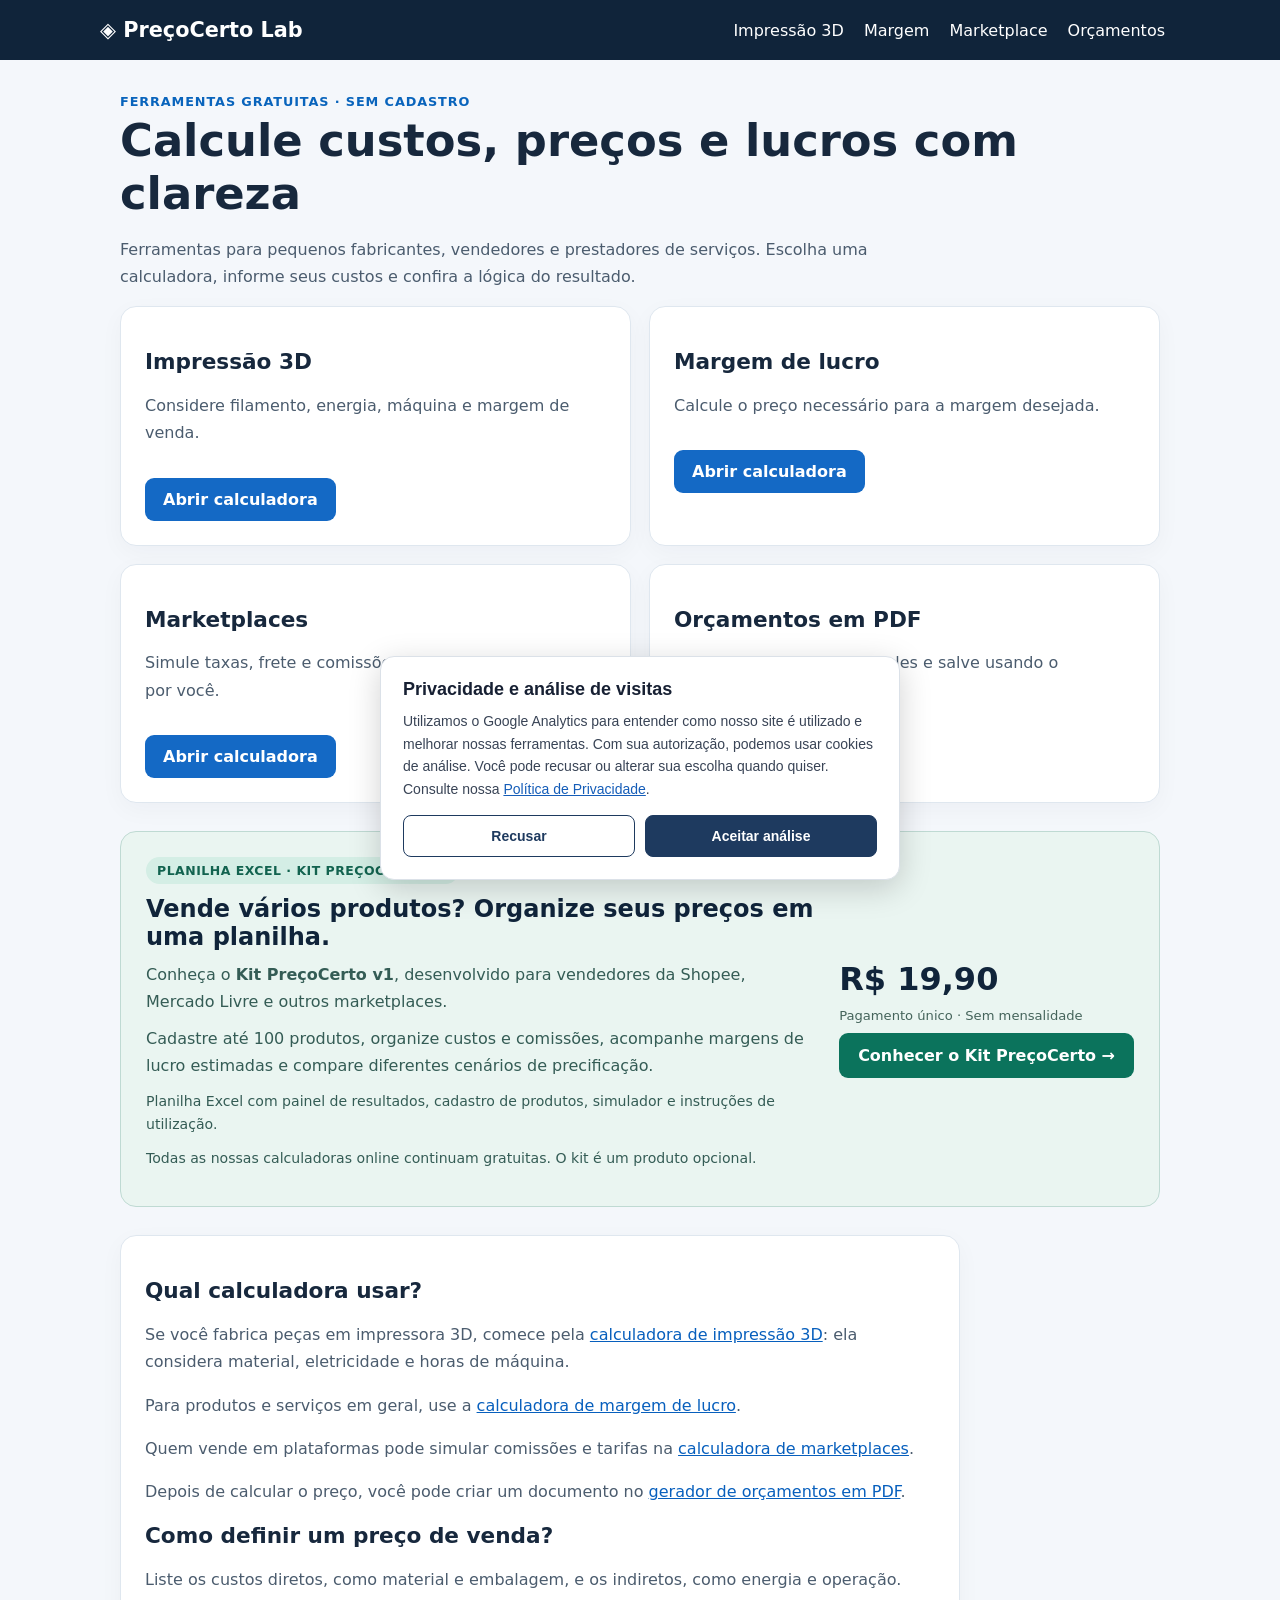
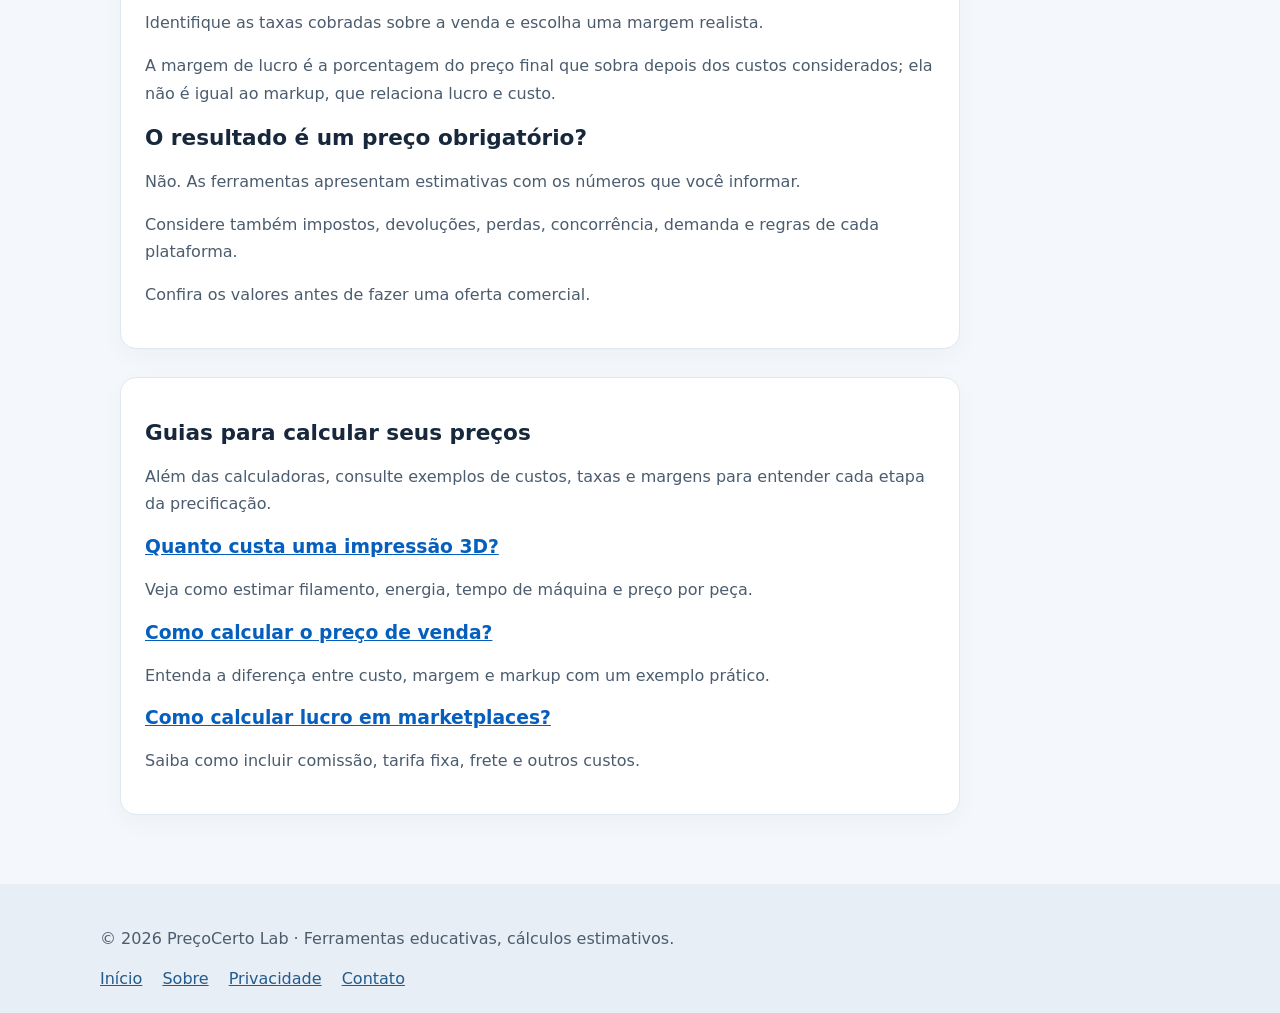
==== index.html @ 3405aa7e "Update index.html" ====
<!DOCTYPE html>
<html lang="pt-BR">
<head>
  <meta charset="utf-8">
  <meta name="viewport" content="width=device-width, initial-scale=1">

  <title>Calculadoras de preço de venda, lucro e impressão 3D | PreçoCerto Lab</title>

  <meta name="description" content="Use calculadoras gratuitas para estimar preço de venda, margem de lucro, custos de impressão 3D e orçamentos em PDF.">

  <meta name="robots" content="index,follow">
  <meta name="theme-color" content="#10243a">

  <link rel="canonical" href="https://matheusizidoro19-arch.github.io/precocerto-lab/">
  <link rel="stylesheet" href="style.css">

  <meta property="og:type" content="website">
  <meta property="og:site_name" content="PreçoCerto Lab">
  <meta property="og:locale" content="pt_BR">
  <meta property="og:title" content="Calculadoras de preço de venda, lucro e impressão 3D | PreçoCerto Lab">
  <meta property="og:description" content="Use calculadoras gratuitas para estimar preço de venda, margem de lucro, custos de impressão 3D e orçamentos em PDF.">
  <meta property="og:url" content="https://matheusizidoro19-arch.github.io/precocerto-lab/">
  <meta property="og:image" content="https://matheusizidoro19-arch.github.io/precocerto-lab/assets/og-preco-certo.png">
  <meta property="og:image:width" content="1200">
  <meta property="og:image:height" content="630">

  <meta name="twitter:card" content="summary_large_image">

  <style>
    .home-kit {
      display: grid;
      grid-template-columns: 1fr auto;
      align-items: center;
      gap: 25px;
      margin: 28px 0;
      padding: 25px;
      background: #eaf5f1;
      border: 1px solid #bfdad3;
      border-radius: 16px;
    }

    .home-kit-tag {
      display: inline-block;
      padding: 6px 11px;
      border-radius: 999px;
      background: #d4eee5;
      color: #12634f;
      font-size: 0.78rem;
      font-weight: 800;
      letter-spacing: 0.04em;
      margin-bottom: 11px;
    }

    .home-kit h2 {
      margin: 0 0 10px;
      color: #10243a;
      font-size: 1.5rem;
    }

    .home-kit p {
      margin: 0 0 10px;
      color: #345c55;
      line-height: 1.7;
    }

    .home-kit-details {
      font-size: 0.88rem;
    }

    .home-kit-action {
      display: flex;
      flex-direction: column;
      align-items: flex-start;
      gap: 10px;
      min-width: 215px;
    }

    .home-kit-price {
      color: #10243a;
      font-size: 2rem;
      font-weight: 850;
      line-height: 1.2;
    }

    .home-kit-payment {
      font-size: 0.82rem;
      color: #45645b;
    }

    .home-kit-button {
      display: inline-block;
      background: #0b735c;
      color: #ffffff;
      padding: 13px 19px;
      border-radius: 9px;
      text-decoration: none;
      font-weight: 750;
      text-align: center;
    }

    .home-kit-button:hover,
    .home-kit-button:focus-visible {
      background: #075843;
      color: #ffffff;
    }

    @media (max-width: 760px) {
      .home-kit {
        grid-template-columns: 1fr;
        padding: 20px;
        gap: 15px;
      }

      .home-kit-action {
        align-items: stretch;
        min-width: 0;
      }

      .home-kit-price {
        font-size: 1.8rem;
      }
    }

    @media print {
      .home-kit {
        display: none;
      }
    }
  </style>
</head>

<body>

<header>
  <nav aria-label="Navegação principal">
    <a class="brand" href="index.html">◈ PreçoCerto Lab</a>

    <div>
      <a href="impressao-3d.html">Impressão 3D</a>
      <a href="margem-lucro.html">Margem</a>
      <a href="marketplace.html">Marketplace</a>
      <a href="orcamento.html">Orçamentos</a>
    </div>
  </nav>
</header>

<main>

  <div class="eyebrow">Ferramentas gratuitas · Sem cadastro</div>

  <h1>Calcule custos, preços e lucros com clareza</h1>

  <p class="lead">
    Ferramentas para pequenos fabricantes, vendedores e prestadores de serviços.
    Escolha uma calculadora, informe seus custos e confira a lógica do resultado.
  </p>

  <section class="cards" aria-label="Ferramentas gratuitas">

    <article class="panel">
      <h2>Impressão 3D</h2>

      <p>
        Considere filamento, energia, máquina e margem de venda.
      </p>

      <a class="button" href="impressao-3d.html">
        Abrir calculadora
      </a>
    </article>

    <article class="panel">
      <h2>Margem de lucro</h2>

      <p>
        Calcule o preço necessário para a margem desejada.
      </p>

      <a class="button" href="margem-lucro.html">
        Abrir calculadora
      </a>
    </article>

    <article class="panel">
      <h2>Marketplaces</h2>

      <p>
        Simule taxas, frete e comissões com valores informados por você.
      </p>

      <a class="button" href="marketplace.html">
        Abrir calculadora
      </a>
    </article>

    <article class="panel">
      <h2>Orçamentos em PDF</h2>

      <p>
        Prepare uma proposta simples e salve usando o navegador.
      </p>

      <a class="button" href="orcamento.html">
        Criar orçamento
      </a>
    </article>

  </section>

  <section class="home-kit" aria-labelledby="home-kit-title">

    <div>

      <span class="home-kit-tag">
        PLANILHA EXCEL · KIT PREÇOCERTO V1
      </span>

      <h2 id="home-kit-title">
        Vende vários produtos? Organize seus preços em uma planilha.
      </h2>

      <p>
        Conheça o <strong>Kit PreçoCerto v1</strong>, desenvolvido para vendedores da Shopee, Mercado Livre e outros marketplaces.
      </p>

      <p>
        Cadastre até 100 produtos, organize custos e comissões, acompanhe margens de lucro estimadas e compare diferentes cenários de precificação.
      </p>

      <p class="home-kit-details">
        Planilha Excel com painel de resultados, cadastro de produtos, simulador e instruções de utilização.
      </p>

      <p class="home-kit-details">
        Todas as nossas calculadoras online continuam gratuitas. O kit é um produto opcional.
      </p>

    </div>

    <div class="home-kit-action">

      <span class="home-kit-price">
        R$ 19,90
      </span>

      <span class="home-kit-payment">
        Pagamento único · Sem mensalidade
      </span>

      <a
        id="home-kit-link"
        class="home-kit-button"
        href="kit-precificacao.html"
      >
        Conhecer o Kit PreçoCerto →
      </a>

    </div>

  </section>

  <section class="panel article">

    <h2>Qual calculadora usar?</h2>

    <p>
      Se você fabrica peças em impressora 3D, comece pela
      <a href="impressao-3d.html">calculadora de impressão 3D</a>:
      ela considera material, eletricidade e horas de máquina.
    </p>

    <p>
      Para produtos e serviços em geral, use a
      <a href="margem-lucro.html">calculadora de margem de lucro</a>.
    </p>

    <p>
      Quem vende em plataformas pode simular comissões e tarifas na
      <a href="marketplace.html">calculadora de marketplaces</a>.
    </p>

    <p>
      Depois de calcular o preço, você pode criar um documento no
      <a href="orcamento.html">gerador de orçamentos em PDF</a>.
    </p>

    <h2>Como definir um preço de venda?</h2>

    <p>
      Liste os custos diretos, como material e embalagem, e os indiretos,
      como energia e operação.
    </p>

    <p>
      Identifique as taxas cobradas sobre a venda e escolha uma margem
      realista.
    </p>

    <p>
      A margem de lucro é a porcentagem do preço final que sobra depois
      dos custos considerados; ela não é igual ao markup, que relaciona
      lucro e custo.
    </p>

    <h2>O resultado é um preço obrigatório?</h2>

    <p>
      Não. As ferramentas apresentam estimativas com os números que
      você informar.
    </p>

    <p>
      Considere também impostos, devoluções, perdas, concorrência,
      demanda e regras de cada plataforma.
    </p>

    <p>
      Confira os valores antes de fazer uma oferta comercial.
    </p>

  </section>

  <section class="panel article">

    <h2>Guias para calcular seus preços</h2>

    <p>
      Além das calculadoras, consulte exemplos de custos, taxas e margens
      para entender cada etapa da precificação.
    </p>

    <h3>
      <a href="quanto-custa-impressao-3d.html">
        Quanto custa uma impressão 3D?
      </a>
    </h3>

    <p>
      Veja como estimar filamento, energia, tempo de máquina e preço por peça.
    </p>

    <h3>
      <a href="como-calcular-preco-venda.html">
        Como calcular o preço de venda?
      </a>
    </h3>

    <p>
      Entenda a diferença entre custo, margem e markup com um exemplo prático.
    </p>

    <h3>
      <a href="lucro-shopee-mercado-livre.html">
        Como calcular lucro em marketplaces?
      </a>
    </h3>

    <p>
      Saiba como incluir comissão, tarifa fixa, frete e outros custos.
    </p>

  </section>

</main>

<footer>
  <div class="foot">

    <p>
      © 2026 PreçoCerto Lab · Ferramentas educativas, cálculos estimativos.
    </p>

    <a href="index.html">Início</a>
    <a href="sobre.html">Sobre</a>
    <a href="privacidade.html">Privacidade</a>
    <a href="contato.html">Contato</a>

  </div>
</footer>

<script defer src="app.js?v=242"></script>
<script defer src="analytics.js"></script>

<script>
  (() => {
    const kitLink = document.getElementById("home-kit-link");

    if (!kitLink) return;

    kitLink.addEventListener("click", () => {
      try {
        const consentimento = localStorage.getItem(
          "precocerto_analytics_consent"
        );

        if (
          consentimento === "accepted" &&
          typeof window.gtag === "function"
        ) {
          window.gtag("event", "kit_offer_click", {
            origem: "pagina_inicial",
            produto: "kit_precocerto_v1"
          });
        }
      } catch {}
    });
  })();
</script>

</body>
</html>
---- style.css ----
*{box-sizing:border-box}body{margin:0;font:16px system-ui,Segoe UI,sans-serif;background:#f4f7fb;color:#17283d}header{background:#10243a;color:white;padding:18px 22px}nav,main,.foot{max-width:1080px;margin:auto}nav{display:flex;justify-content:space-between;align-items:center;gap:18px;flex-wrap:wrap}nav a{color:white;text-decoration:none;margin-right:15px}nav .brand{font-weight:800;font-size:1.3rem}main{padding:34px 20px}h1{font-size:clamp(2rem,4vw,2.8rem);margin:5px 0 12px}h2{font-size:1.35rem}p{line-height:1.7;color:#4b5c6e}.lead{max-width:800px}.eyebrow{font-size:.8rem;color:#0964bc;font-weight:800;text-transform:uppercase;letter-spacing:.07em}.grid{display:grid;grid-template-columns:1.25fr .9fr;gap:20px;margin:25px 0}.cards{display:grid;grid-template-columns:repeat(2,1fr);gap:18px}.panel{background:white;border:1px solid #dfe7ef;border-radius:16px;padding:24px;box-shadow:0 7px 25px #10243a09}.panel a{color:#075fbd}.fields{display:grid;grid-template-columns:1fr 1fr;gap:15px}label{font-size:.88rem;font-weight:650;display:block}input,textarea{display:block;width:100%;padding:11px;border:1px solid #cbd6e3;border-radius:8px;margin-top:6px;font:inherit}textarea{min-height:80px}input:focus,textarea:focus{outline:2px solid #2478d6}.result{background:#10243a;color:white}.result p{color:#c8d8ea}.amount{font-size:2.5rem;font-weight:800;color:#78e1bf;margin:15px 0}.line{display:flex;justify-content:space-between;gap:15px;border-bottom:1px solid #ffffff2b;padding:11px 0}.line strong{text-align:right}.error{color:#ffb6a8;font-weight:700}.button{display:inline-block;border:0;background:#1469c5;color:white!important;border-radius:9px;padding:12px 18px;font:inherit;font-weight:700;cursor:pointer;text-decoration:none;margin-top:15px}.button:hover{background:#0d4e99}footer{background:#e8eef5;padding:25px 20px;margin-top:35px}footer a{margin-right:15px;color:#245a8c}.article{max-width:840px;margin-top:28px}.small{font-size:.85rem}.hide-print{}@media(max-width:760px){.grid,.cards{grid-template-columns:1fr}.fields{grid-template-columns:1fr}.panel{padding:18px}}@media print{header,footer,.hide-print,.button{display:none!important}body{background:white}.panel{box-shadow:none;border:0}main{padding:0}.grid{display:block}.result{color:black;background:white}.result p,.amount{color:black}.line{border-color:#aaa}input,textarea{border:0;border-bottom:1px solid #aaa}a{color:black}}

.budget-paper{display:none}
@page{size:A4;margin:13mm}
@media print{
 body:has(#budgetPaper) header,body:has(#budgetPaper) footer,body:has(#budgetPaper) main>.eyebrow,body:has(#budgetPaper) main>h1,body:has(#budgetPaper) main>.lead,body:has(#budgetPaper) main>.grid,body:has(#budgetPaper) main>.article{display:none!important}
 body:has(#budgetPaper){background:white!important;color:#17283d!important;font-size:11pt}
 body:has(#budgetPaper) main{padding:0!important;max-width:none!important;margin:0!important}
 body:has(#budgetPaper) .budget-paper{display:block!important;color:#17283d!important;font-family:Arial,sans-serif;line-height:1.45}
 .paper-head{display:flex;justify-content:space-between;align-items:flex-start;border-bottom:2px solid #10243a;padding-bottom:15px;gap:20px}
 .paper-head h2{font-size:26pt;margin:5px 0;color:#10243a}.paper-head p{margin:0;color:#536273;font-size:10pt}
 .paper-kicker,.paper-label{font-size:8pt;font-weight:700;letter-spacing:.08em;color:#50647a}
 .paper-date{text-align:right;font-size:10pt;min-width:110px}.paper-date strong,.paper-date span{display:block}
 .paper-people{display:grid;grid-template-columns:1fr 1fr;gap:25px;margin:24px 0}.paper-people strong{display:block;margin-top:7px;font-size:12pt;overflow-wrap:anywhere}
 .paper-table{border-collapse:collapse;width:100%;table-layout:fixed;margin:12px 0 22px}.paper-table th{background:#e8eef5;color:#10243a;text-align:left;padding:10px 8px;font-size:9pt}.paper-table td{border-bottom:1px solid #ccd5df;padding:12px 8px;overflow-wrap:anywhere}.paper-table th:first-child{width:46%}.paper-table th:not(:first-child){width:18%}
 .paper-totals{width:56%;margin-left:auto}.paper-totals>div{display:flex;justify-content:space-between;gap:10px;padding:7px 0}.paper-grand{border-top:2px solid #10243a;margin-top:6px;font-weight:700;font-size:12pt}.paper-grand strong{font-size:16pt;color:#10243a}
 .paper-notes{margin-top:25px;padding:13px;background:#f3f6fa;border:1px solid #dfe7ef;break-inside:avoid}.paper-notes p{margin:7px 0 0;color:#17283d;white-space:pre-wrap;overflow-wrap:anywhere}
 .paper-bottom{border-top:1px solid #dfe7ef;padding-top:9px;margin-top:24px;font-size:8pt;color:#667789;break-inside:avoid}
 .paper-head,.paper-people,.paper-totals{break-inside:avoid}
}
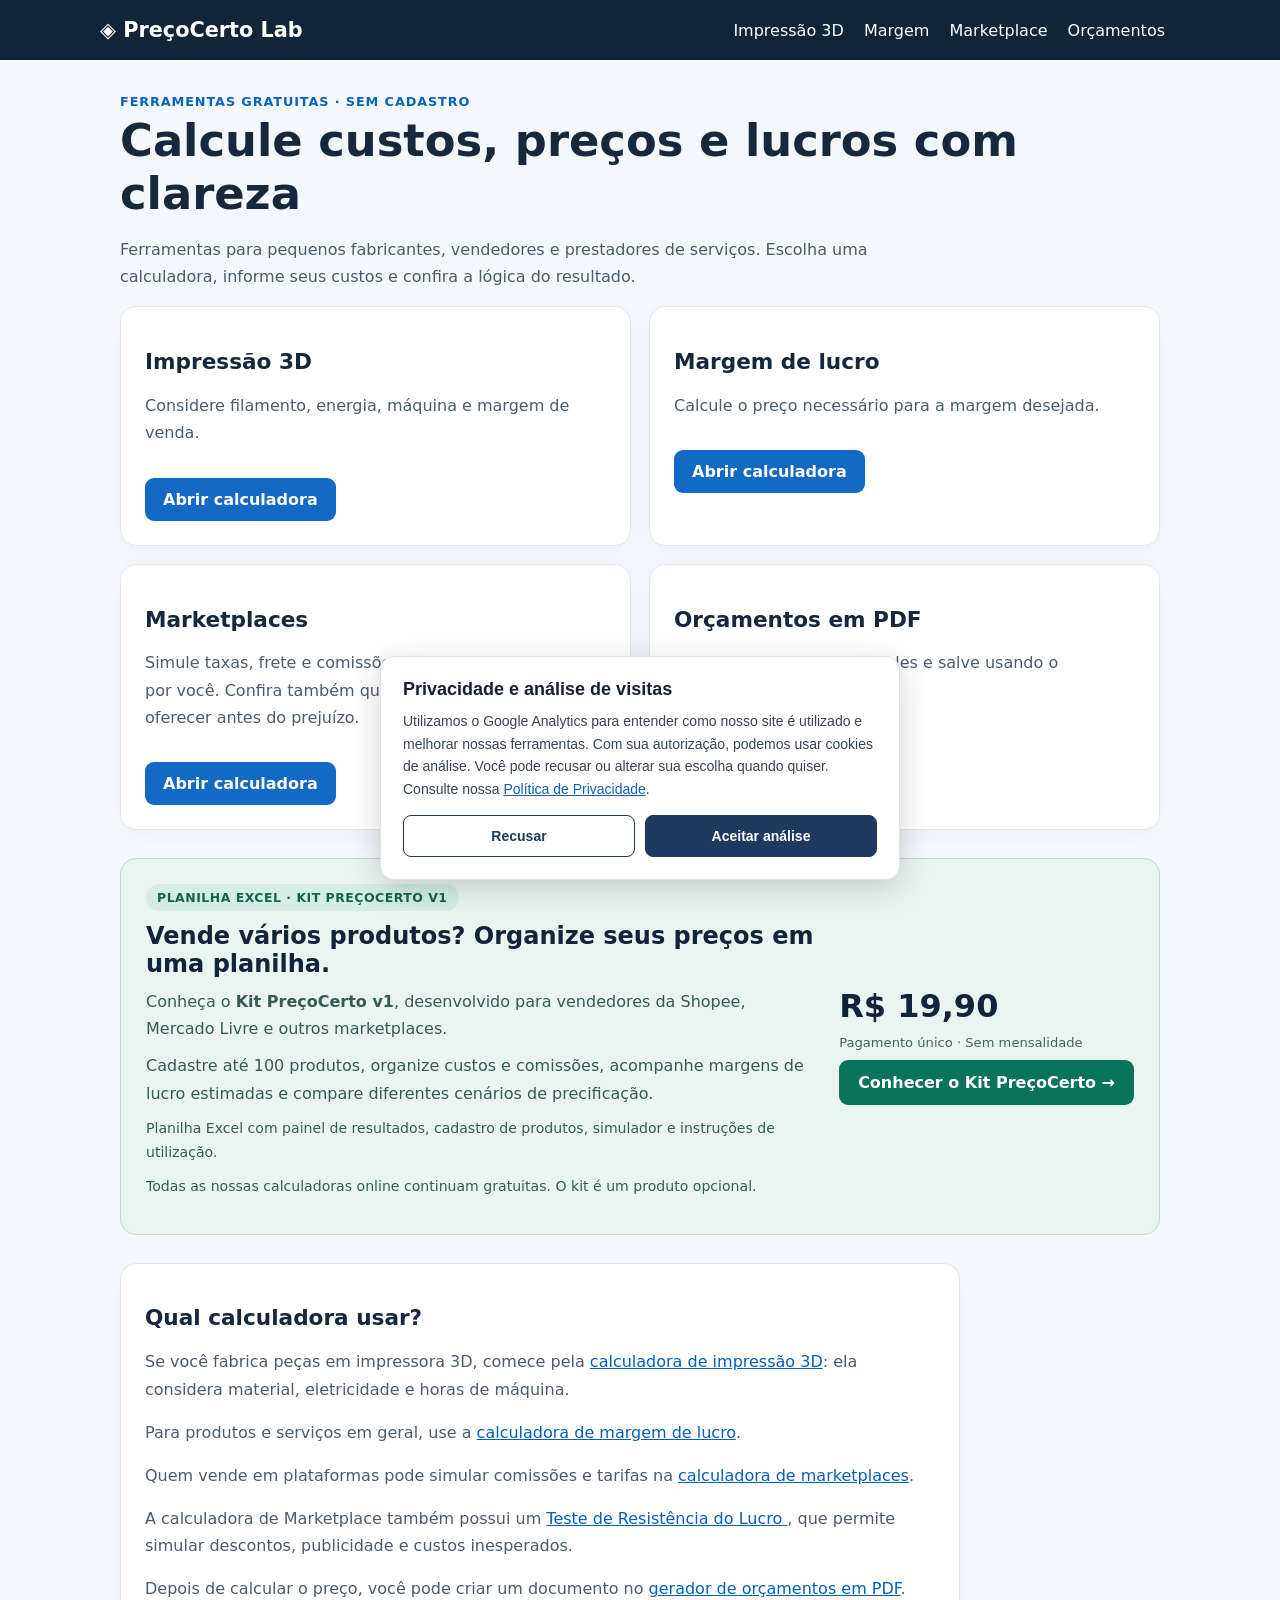
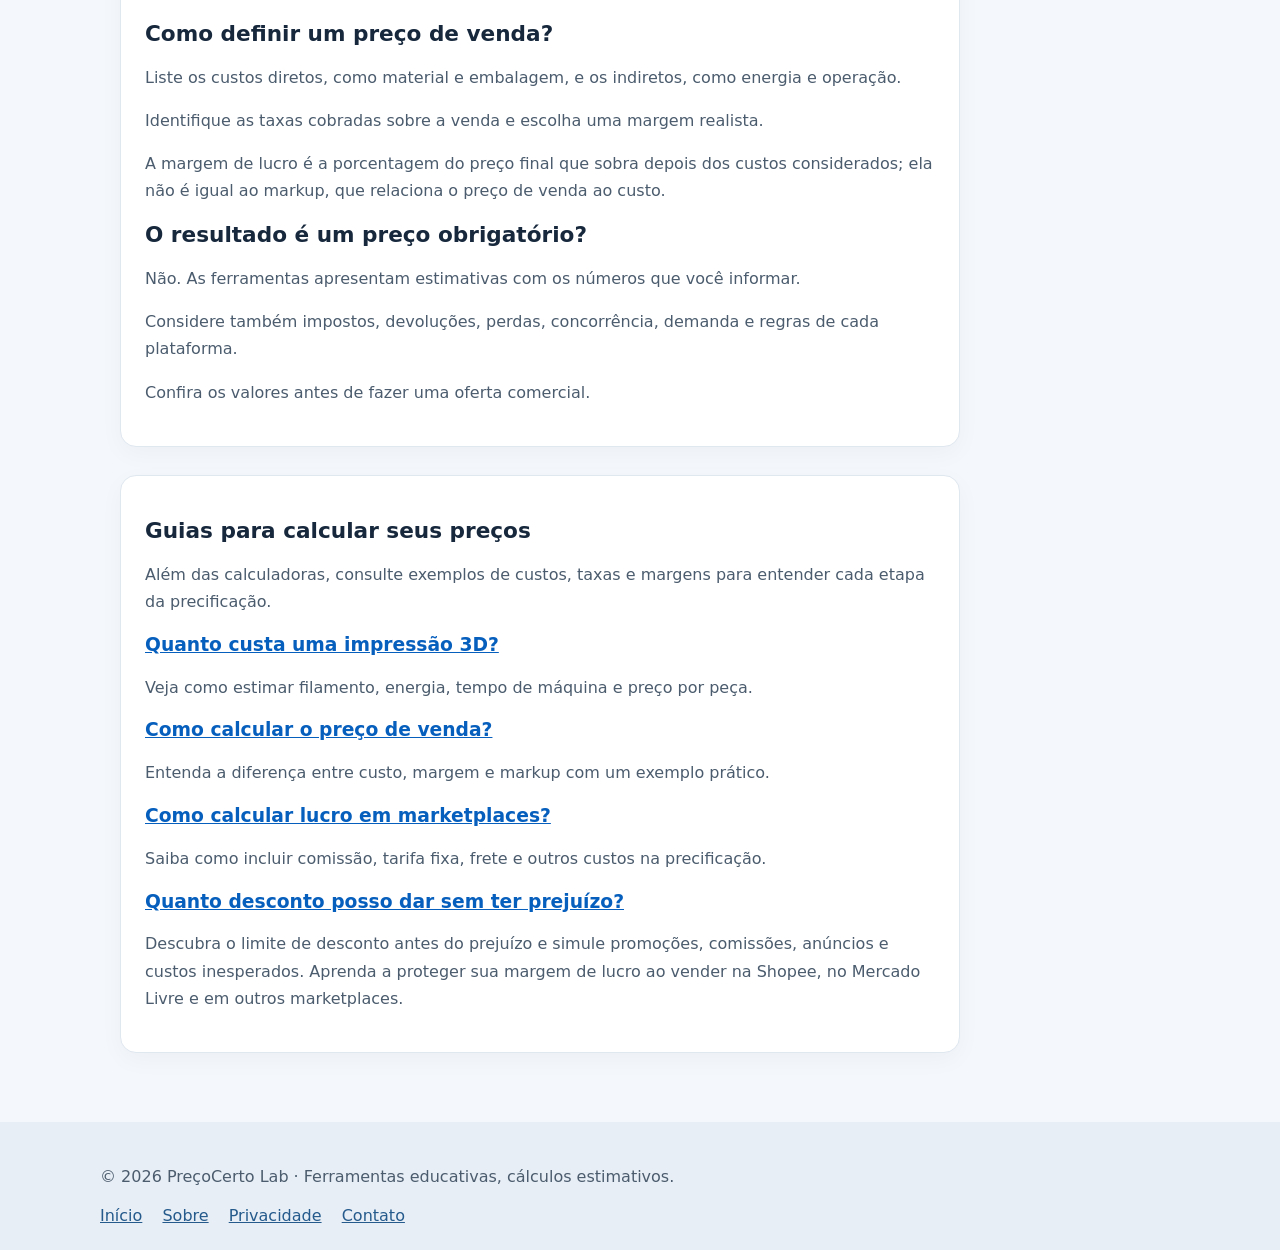
==== commit c8026ef5: "Update index.html" ====
--- a/index.html
+++ b/index.html
@@ -187,6 +187,7 @@
 
       <p>
         Simule taxas, frete e comissões com valores informados por você.
+        Confira também quanto desconto pode oferecer antes do prejuízo.
       </p>
 
       <a class="button" href="marketplace.html">
@@ -221,19 +222,24 @@
       </h2>
 
       <p>
-        Conheça o <strong>Kit PreçoCerto v1</strong>, desenvolvido para vendedores da Shopee, Mercado Livre e outros marketplaces.
-      </p>
-
-      <p>
-        Cadastre até 100 produtos, organize custos e comissões, acompanhe margens de lucro estimadas e compare diferentes cenários de precificação.
+        Conheça o <strong>Kit PreçoCerto v1</strong>, desenvolvido
+        para vendedores da Shopee, Mercado Livre e outros marketplaces.
+      </p>
+
+      <p>
+        Cadastre até 100 produtos, organize custos e comissões,
+        acompanhe margens de lucro estimadas e compare diferentes
+        cenários de precificação.
       </p>
 
       <p class="home-kit-details">
-        Planilha Excel com painel de resultados, cadastro de produtos, simulador e instruções de utilização.
+        Planilha Excel com painel de resultados, cadastro de produtos,
+        simulador e instruções de utilização.
       </p>
 
       <p class="home-kit-details">
-        Todas as nossas calculadoras online continuam gratuitas. O kit é um produto opcional.
+        Todas as nossas calculadoras online continuam gratuitas.
+        O kit é um produto opcional.
       </p>
 
     </div>
@@ -281,6 +287,14 @@
     </p>
 
     <p>
+      A calculadora de Marketplace também possui um
+      <a href="marketplace.html#teste-resistencia-lucro">
+        Teste de Resistência do Lucro
+      </a>,
+      que permite simular descontos, publicidade e custos inesperados.
+    </p>
+
+    <p>
       Depois de calcular o preço, você pode criar um documento no
       <a href="orcamento.html">gerador de orçamentos em PDF</a>.
     </p>
@@ -300,7 +314,7 @@
     <p>
       A margem de lucro é a porcentagem do preço final que sobra depois
       dos custos considerados; ela não é igual ao markup, que relaciona
-      lucro e custo.
+      o preço de venda ao custo.
     </p>
 
     <h2>O resultado é um preço obrigatório?</h2>
@@ -347,7 +361,8 @@
     </h3>
 
     <p>
-      Entenda a diferença entre custo, margem e markup com um exemplo prático.
+      Entenda a diferença entre custo, margem e markup
+      com um exemplo prático.
     </p>
 
     <h3>
@@ -357,7 +372,21 @@
     </h3>
 
     <p>
-      Saiba como incluir comissão, tarifa fixa, frete e outros custos.
+      Saiba como incluir comissão, tarifa fixa, frete
+      e outros custos na precificação.
+    </p>
+
+    <h3>
+      <a href="desconto-maximo-sem-prejuizo.html">
+        Quanto desconto posso dar sem ter prejuízo?
+      </a>
+    </h3>
+
+    <p>
+      Descubra o limite de desconto antes do prejuízo e simule
+      promoções, comissões, anúncios e custos inesperados.
+      Aprenda a proteger sua margem de lucro ao vender
+      na Shopee, no Mercado Livre e em outros marketplaces.
     </p>
 
   </section>
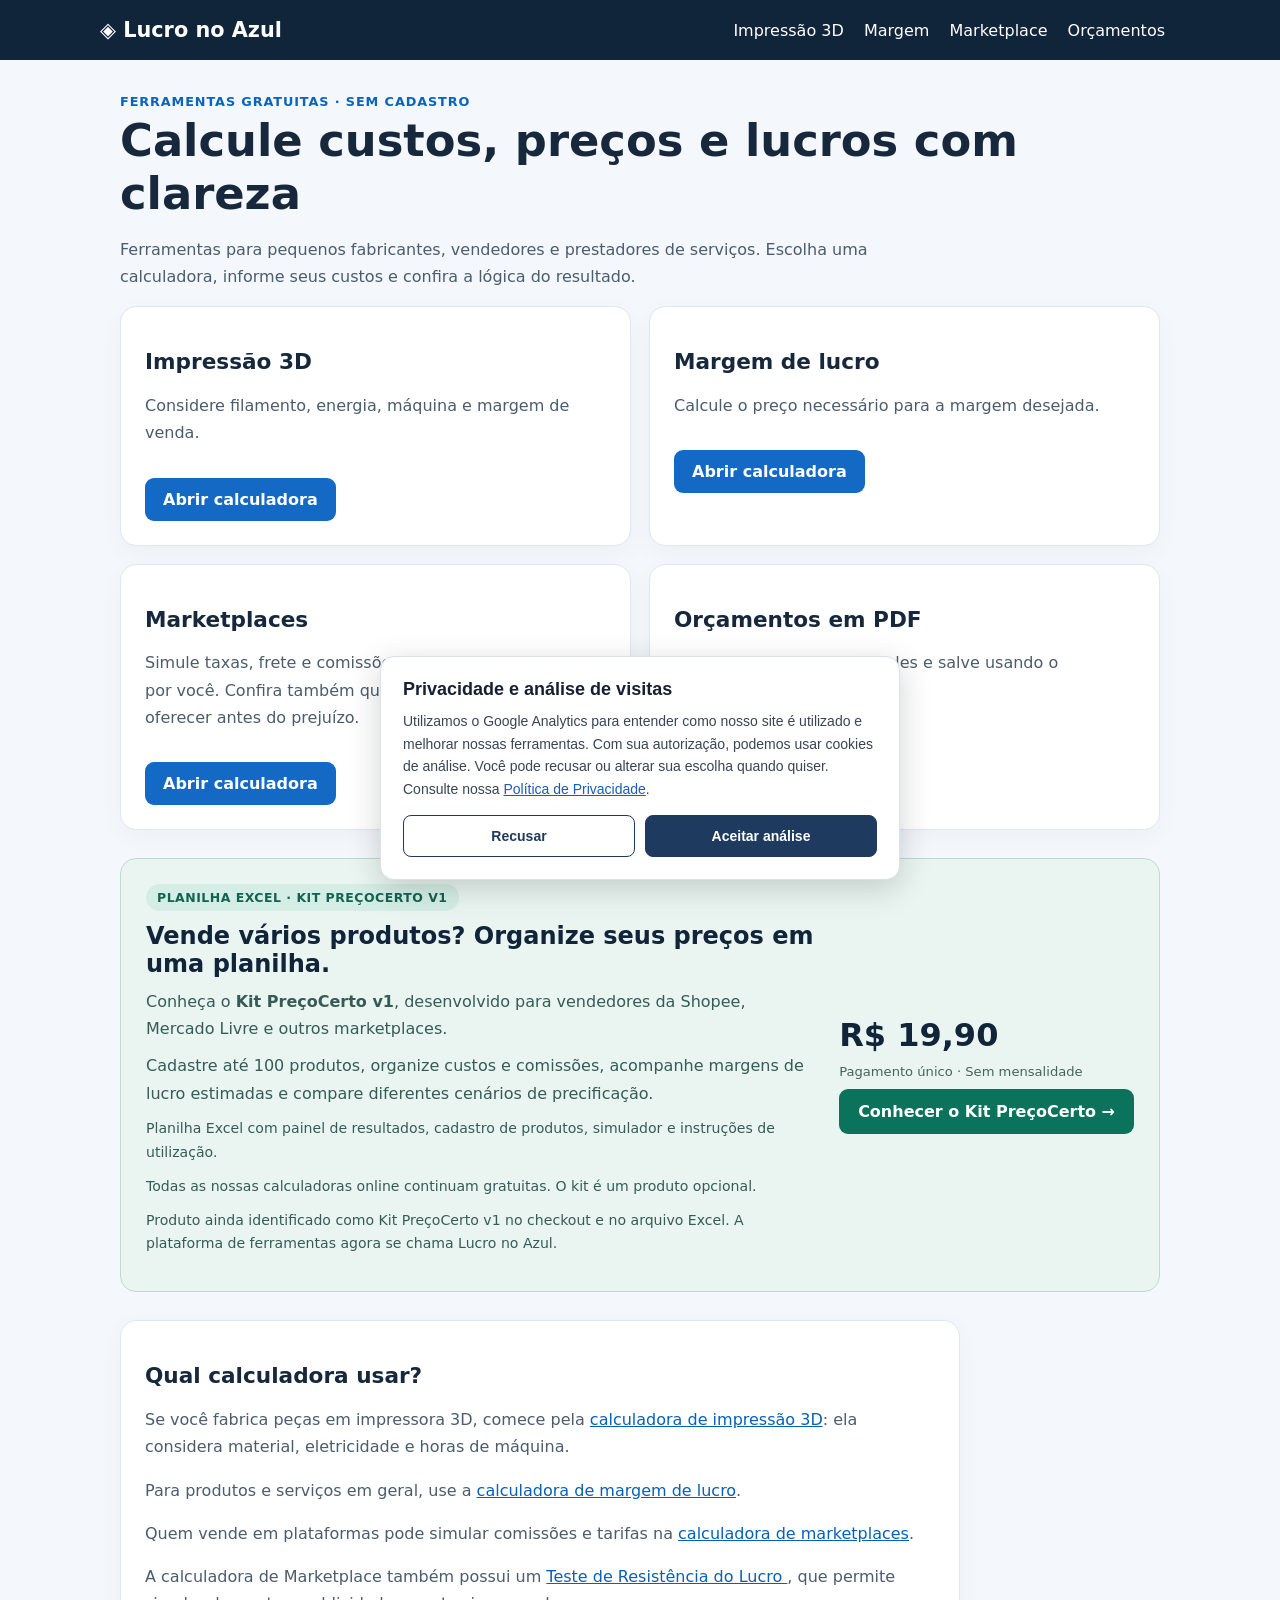
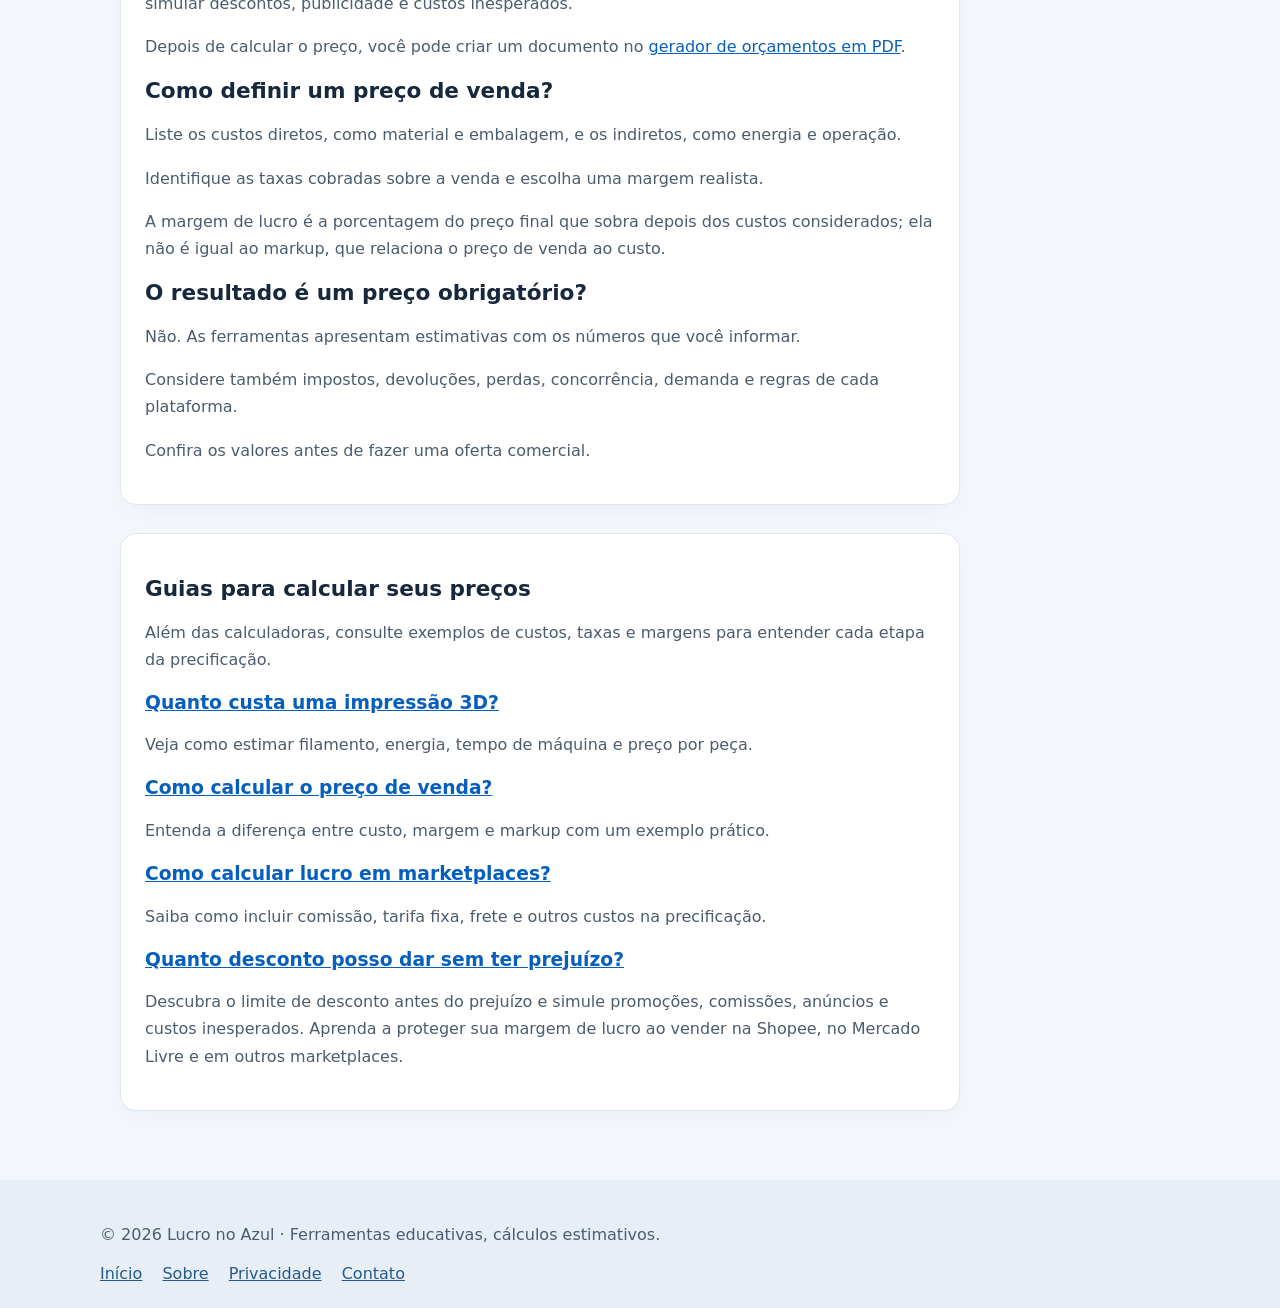
==== commit e1719385: "Add files via upload Migrar PreçoCerto Lab para Lucro no Azul" ====
--- a/index.html
+++ b/index.html
@@ -5,23 +5,23 @@
   <meta charset="utf-8">
   <meta name="viewport" content="width=device-width, initial-scale=1">
 
-  <title>Calculadoras de preço de venda, lucro e impressão 3D | PreçoCerto Lab</title>
+  <title>Calculadoras de preço de venda, lucro e impressão 3D | Lucro no Azul</title>
 
   <meta name="description" content="Use calculadoras gratuitas para estimar preço de venda, margem de lucro, custos de impressão 3D e orçamentos em PDF.">
 
   <meta name="robots" content="index,follow">
   <meta name="theme-color" content="#10243a">
 
-  <link rel="canonical" href="https://matheusizidoro19-arch.github.io/precocerto-lab/">
+  <link rel="canonical" href="https://lucronoazul.com.br/">
   <link rel="stylesheet" href="style.css">
 
   <meta property="og:type" content="website">
-  <meta property="og:site_name" content="PreçoCerto Lab">
+  <meta property="og:site_name" content="Lucro no Azul">
   <meta property="og:locale" content="pt_BR">
-  <meta property="og:title" content="Calculadoras de preço de venda, lucro e impressão 3D | PreçoCerto Lab">
+  <meta property="og:title" content="Calculadoras de preço de venda, lucro e impressão 3D | Lucro no Azul">
   <meta property="og:description" content="Use calculadoras gratuitas para estimar preço de venda, margem de lucro, custos de impressão 3D e orçamentos em PDF.">
-  <meta property="og:url" content="https://matheusizidoro19-arch.github.io/precocerto-lab/">
-  <meta property="og:image" content="https://matheusizidoro19-arch.github.io/precocerto-lab/assets/og-preco-certo.png">
+  <meta property="og:url" content="https://lucronoazul.com.br/">
+  <meta property="og:image" content="https://lucronoazul.com.br/assets/og-lucro-no-azul.png">
   <meta property="og:image:width" content="1200">
   <meta property="og:image:height" content="630">
 
@@ -128,13 +128,25 @@
       }
     }
   </style>
+  <link rel="icon" type="image/svg+xml" href="favicon.svg">
+  <meta name="application-name" content="Lucro no Azul">
+  <script type="application/ld+json">
+{
+  "@context": "https://schema.org",
+  "@type": "WebSite",
+  "name": "Lucro no Azul",
+  "url": "https://lucronoazul.com.br/",
+  "inLanguage": "pt-BR",
+  "description": "Ferramentas gratuitas para estimar preços de venda, custos, margens e descontos."
+}
+  </script>
 </head>
 
 <body>
 
 <header>
   <nav aria-label="Navegação principal">
-    <a class="brand" href="index.html">◈ PreçoCerto Lab</a>
+    <a class="brand" href="index.html">◈ Lucro no Azul</a>
 
     <div>
       <a href="impressao-3d.html">Impressão 3D</a>
@@ -242,6 +254,11 @@
         O kit é um produto opcional.
       </p>
 
+      <p class="home-kit-details">
+        Produto ainda identificado como Kit PreçoCerto v1 no checkout e no arquivo Excel.
+        A plataforma de ferramentas agora se chama Lucro no Azul.
+      </p>
+
     </div>
 
     <div class="home-kit-action">
@@ -397,7 +414,7 @@
   <div class="foot">
 
     <p>
-      © 2026 PreçoCerto Lab · Ferramentas educativas, cálculos estimativos.
+      © 2026 Lucro no Azul · Ferramentas educativas, cálculos estimativos.
     </p>
 
     <a href="index.html">Início</a>
@@ -408,7 +425,7 @@
   </div>
 </footer>
 
-<script defer src="app.js?v=242"></script>
+<script defer src="app.js?v=244"></script>
 <script defer src="analytics.js"></script>
 
 <script>
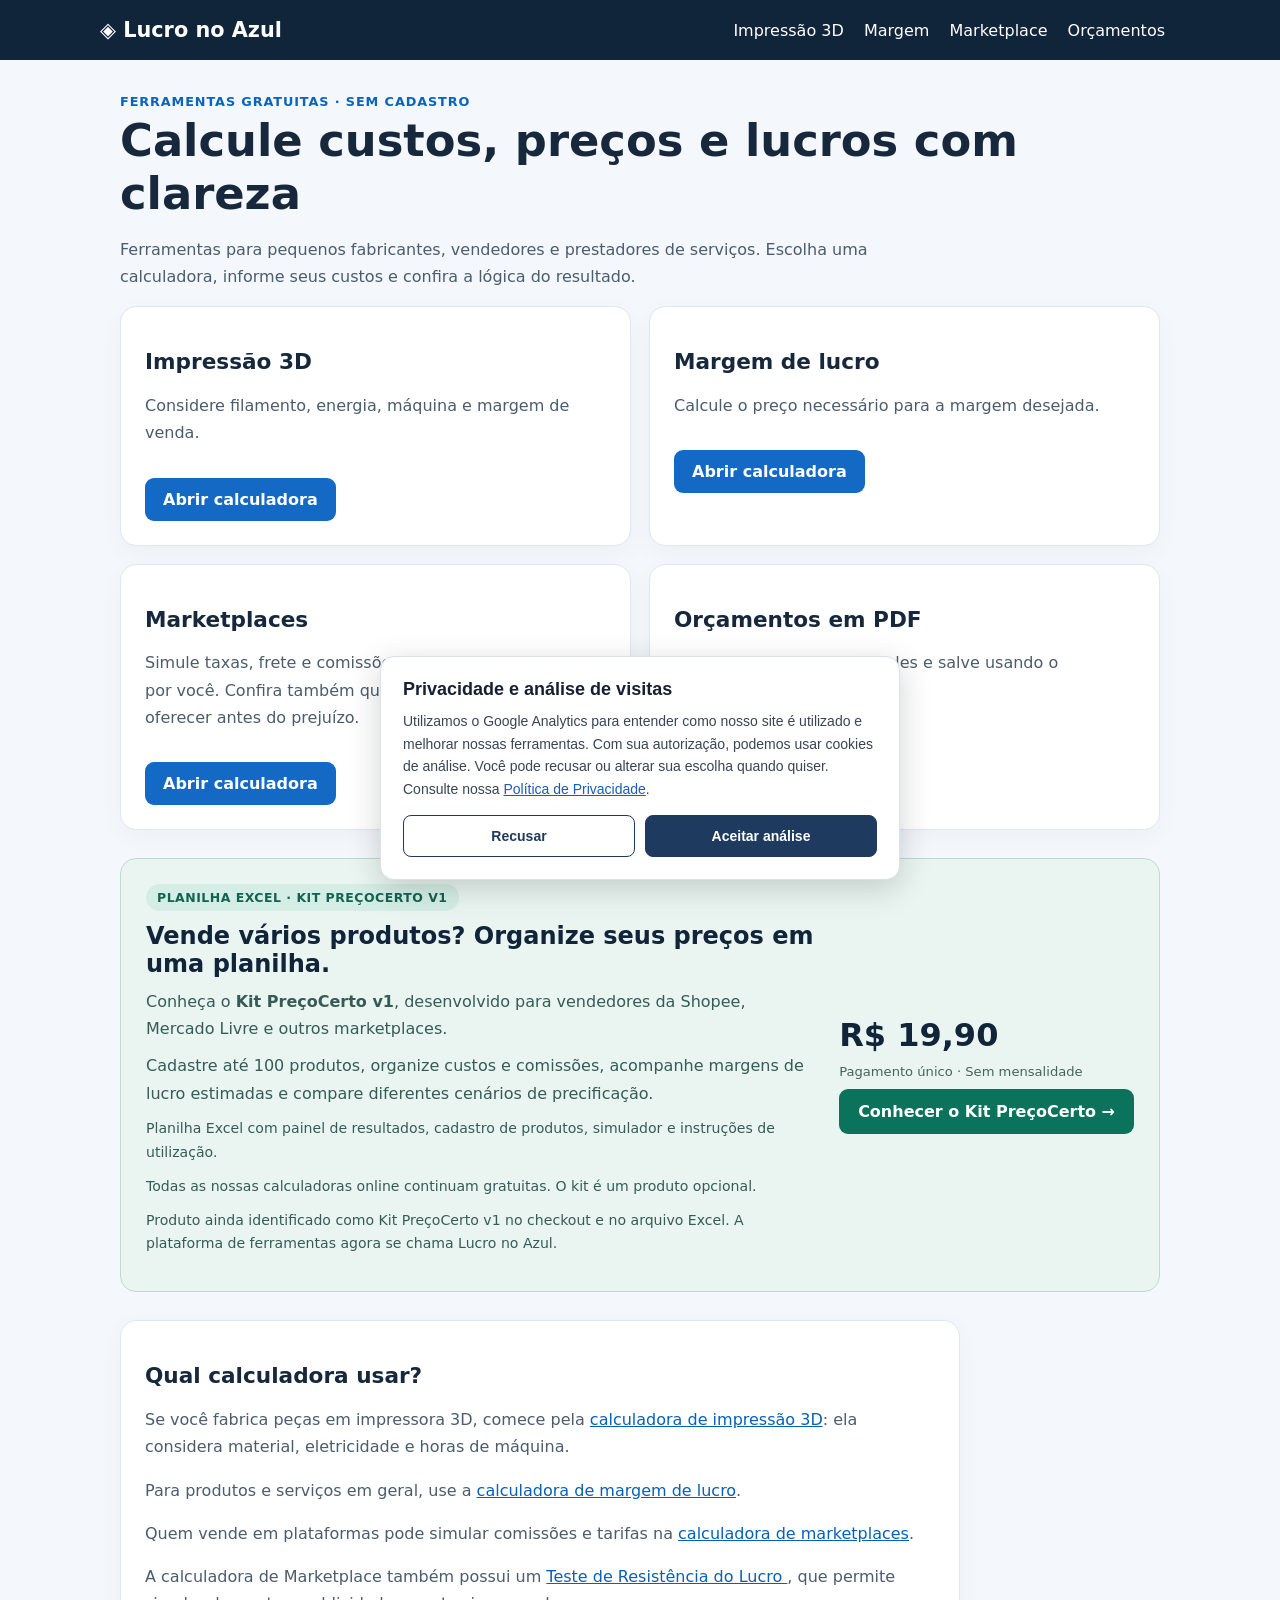
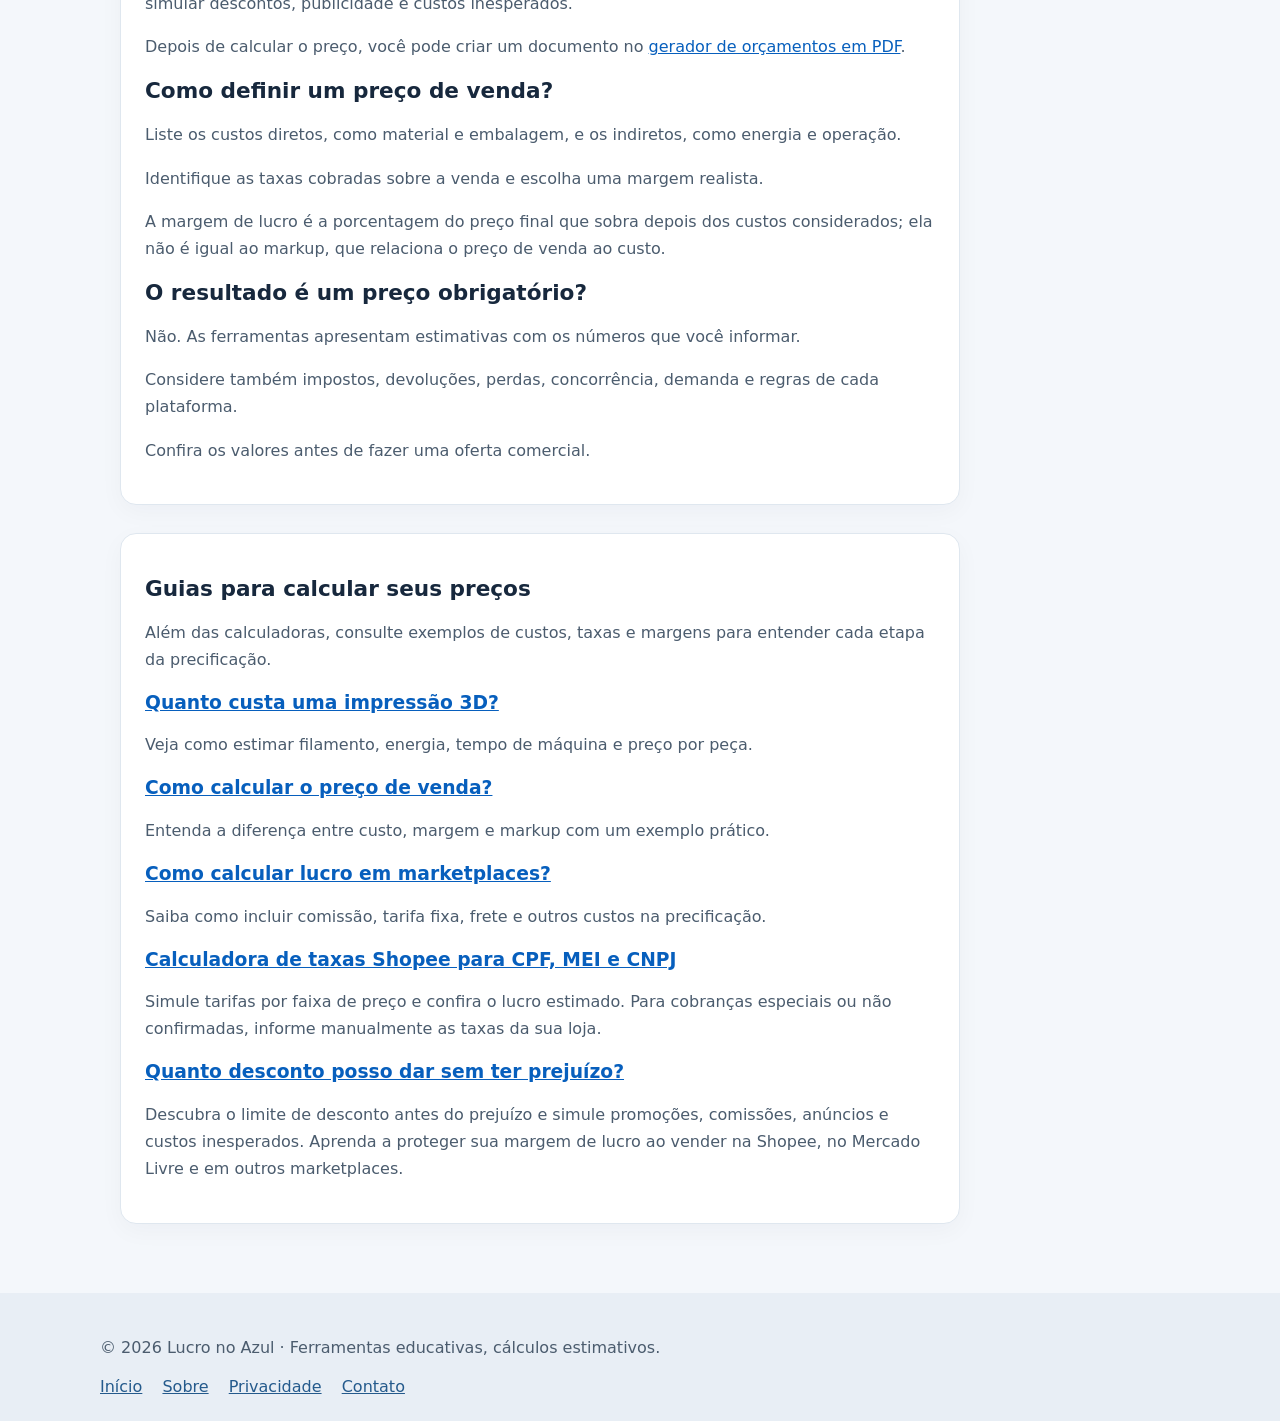
==== commit 610882f6: "Preparar lançamento Shopee: index.html" ====
--- a/index.html
+++ b/index.html
@@ -394,6 +394,14 @@
     </p>
 
     <h3>
+      <a href="shopee-tarifas.html">Calculadora de taxas Shopee para CPF, MEI e CNPJ</a>
+    </h3>
+
+    <p>
+      Simule tarifas por faixa de preço e confira o lucro estimado. Para cobranças especiais ou não confirmadas, informe manualmente as taxas da sua loja.
+    </p>
+
+    <h3>
       <a href="desconto-maximo-sem-prejuizo.html">
         Quanto desconto posso dar sem ter prejuízo?
       </a>
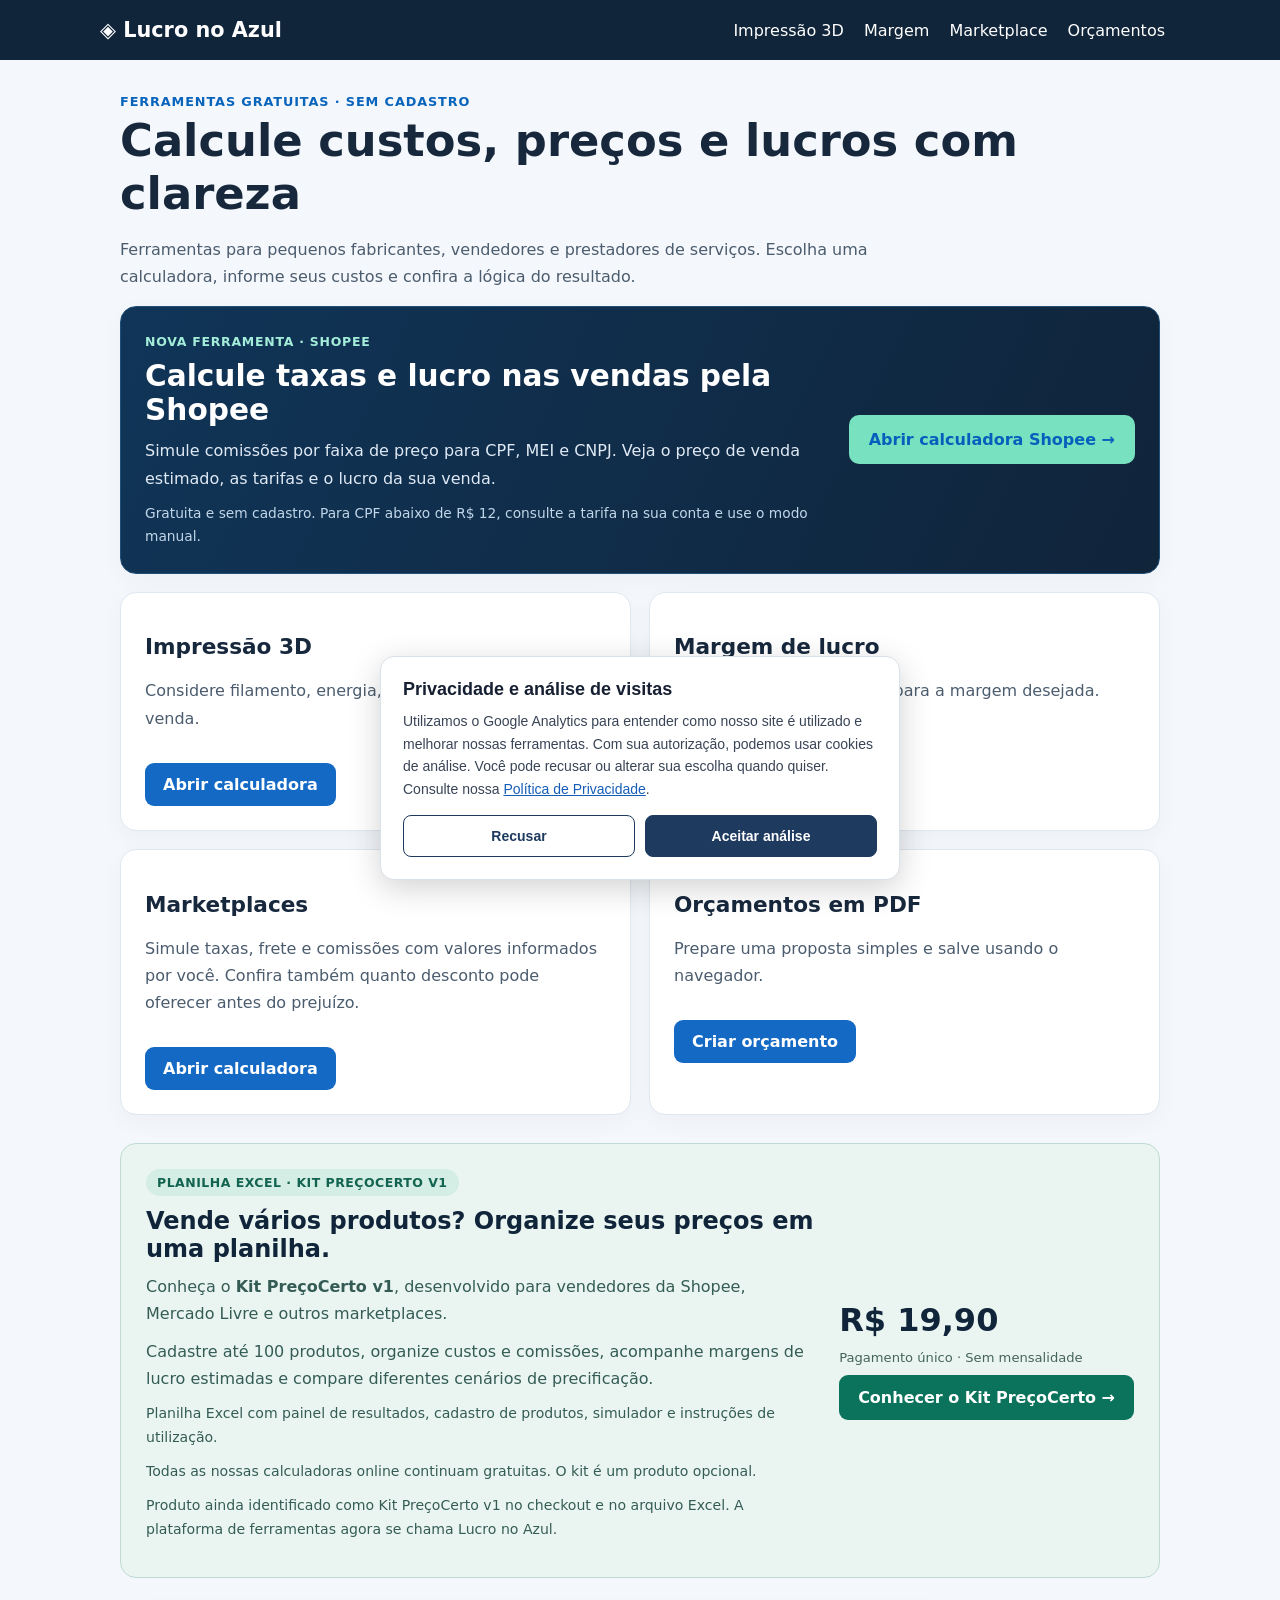
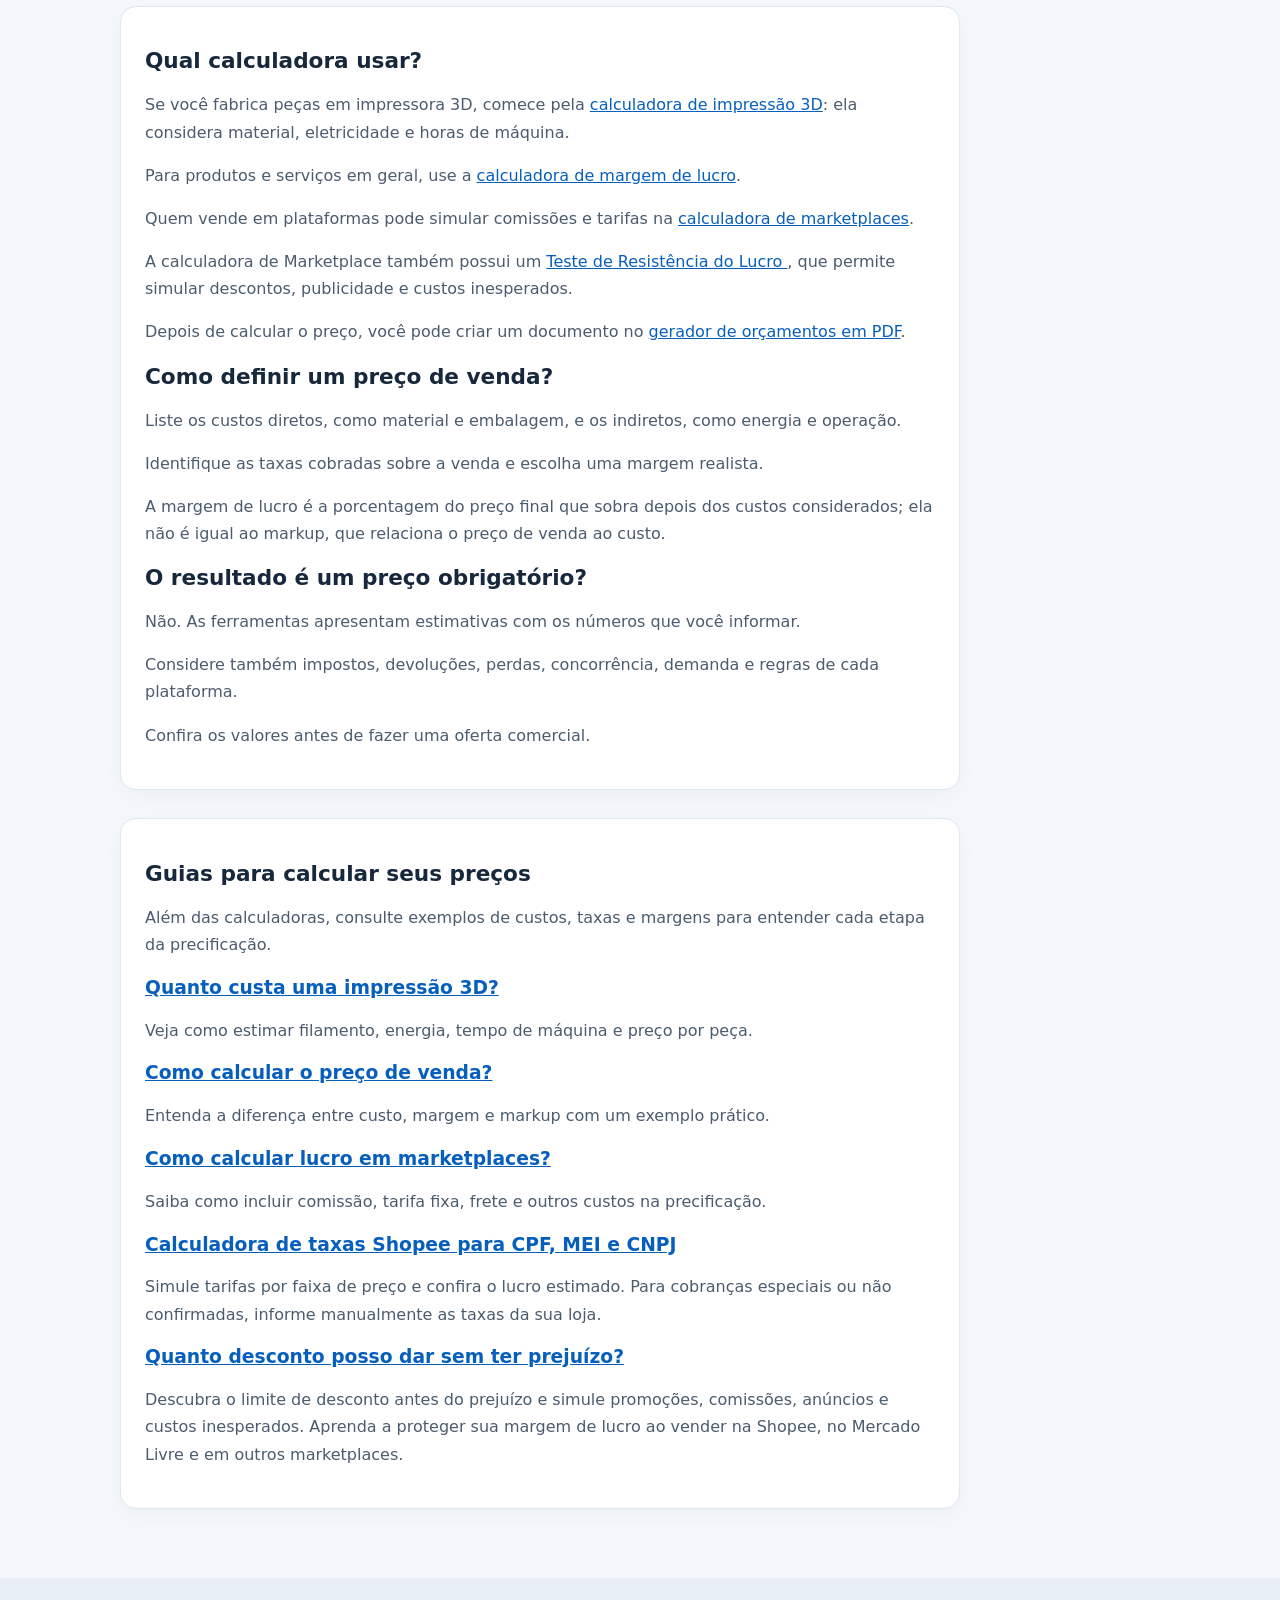
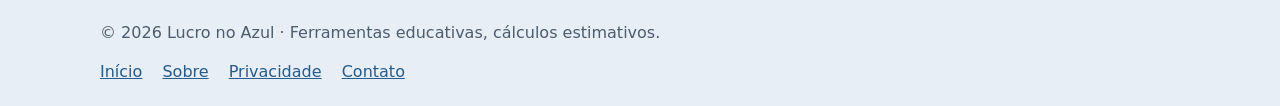
==== commit 34878029: "Destacar a calculadora Shopee entre as ferramentas da página inicial" ====
--- a/index.html
+++ b/index.html
@@ -103,6 +103,85 @@
     .home-kit-button:focus-visible {
       background: #075843;
       color: #ffffff;
+    }
+
+
+    .home-shopee {
+      grid-column: 1 / -1;
+      display: grid;
+      grid-template-columns: minmax(0, 1fr) auto;
+      align-items: center;
+      gap: 26px;
+      background: linear-gradient(115deg, #103558, #10243a);
+      color: #ffffff;
+      border-color: #204f78;
+    }
+
+    .home-shopee-label {
+      display: inline-block;
+      margin-bottom: 10px;
+      color: #a4edda;
+      font-size: 0.78rem;
+      font-weight: 800;
+      letter-spacing: 0.06em;
+      text-transform: uppercase;
+    }
+
+    .home-shopee h2 {
+      color: #ffffff;
+      margin: 0 0 10px;
+      font-size: clamp(1.45rem, 2.7vw, 1.85rem);
+    }
+
+    .home-shopee p {
+      color: #e0eaf5;
+      margin: 0;
+      max-width: 670px;
+    }
+
+    .home-shopee .home-shopee-note {
+      color: #c1d6e9;
+      font-size: 0.86rem;
+      margin-top: 10px;
+    }
+
+    .home-shopee-action {
+      display: inline-block;
+      background: #78e1bf;
+      border-radius: 10px;
+      color: #10243a;
+      font-weight: 800;
+      padding: 15px 20px;
+      text-decoration: none;
+      text-align: center;
+      white-space: nowrap;
+    }
+
+    .home-shopee-action:hover {
+      background: #a9f1da;
+      color: #10243a;
+    }
+
+    .home-shopee-action:focus-visible {
+      outline: 3px solid #ffffff;
+      outline-offset: 4px;
+    }
+
+    @media (max-width: 760px) {
+      .home-shopee {
+        grid-template-columns: 1fr;
+        gap: 18px;
+      }
+
+      .home-shopee-action {
+        white-space: normal;
+      }
+    }
+
+    @media print {
+      .home-shopee {
+        display: none;
+      }
     }
 
     @media (max-width: 760px) {
@@ -170,6 +249,16 @@
 
   <section class="cards" aria-label="Ferramentas gratuitas">
 
+    <article class="panel home-shopee" aria-labelledby="home-shopee-title">
+      <div>
+        <span class="home-shopee-label">Nova ferramenta · Shopee</span>
+        <h2 id="home-shopee-title">Calcule taxas e lucro nas vendas pela Shopee</h2>
+        <p>Simule comissões por faixa de preço para CPF, MEI e CNPJ. Veja o preço de venda estimado, as tarifas e o lucro da sua venda.</p>
+        <p class="home-shopee-note">Gratuita e sem cadastro. Para CPF abaixo de R$ 12, consulte a tarifa na sua conta e use o modo manual.</p>
+      </div>
+      <a class="home-shopee-action" href="shopee-tarifas.html">Abrir calculadora Shopee →</a>
+    </article>
+
     <article class="panel">
       <h2>Impressão 3D</h2>
 
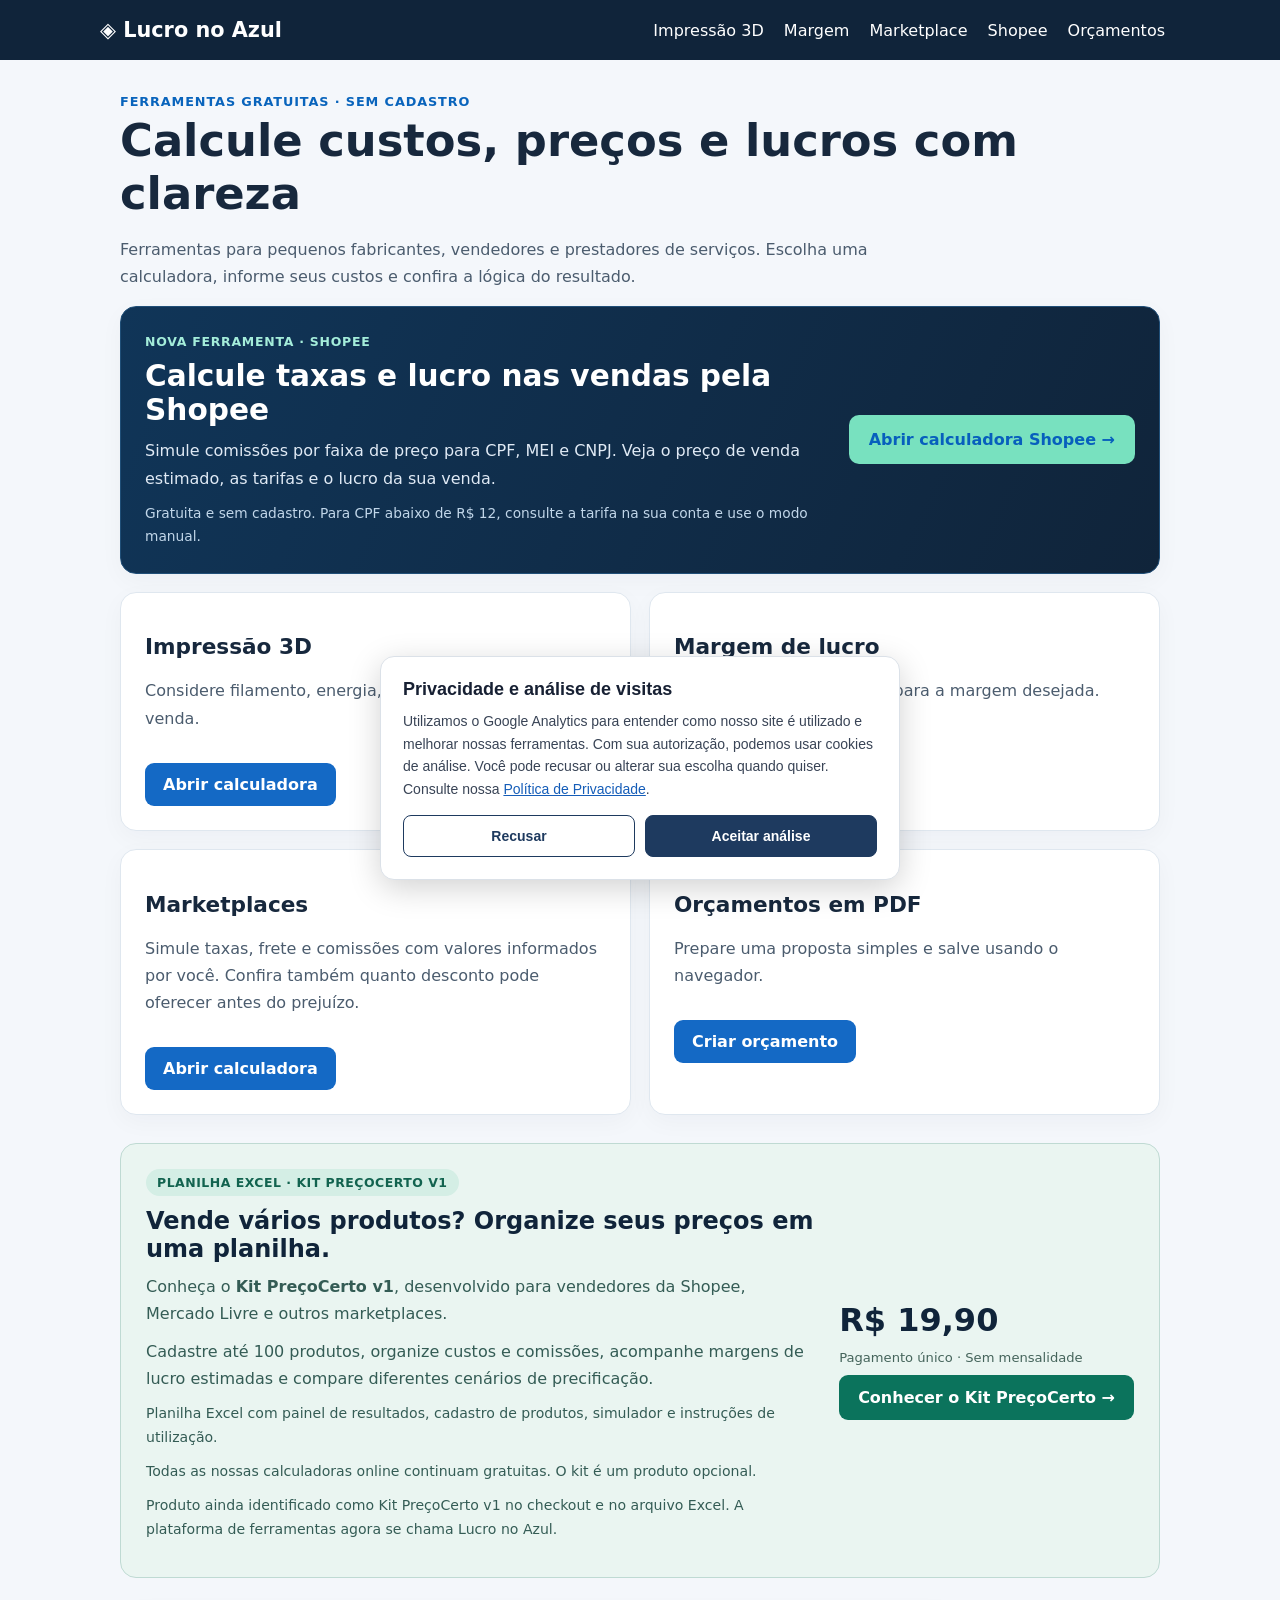
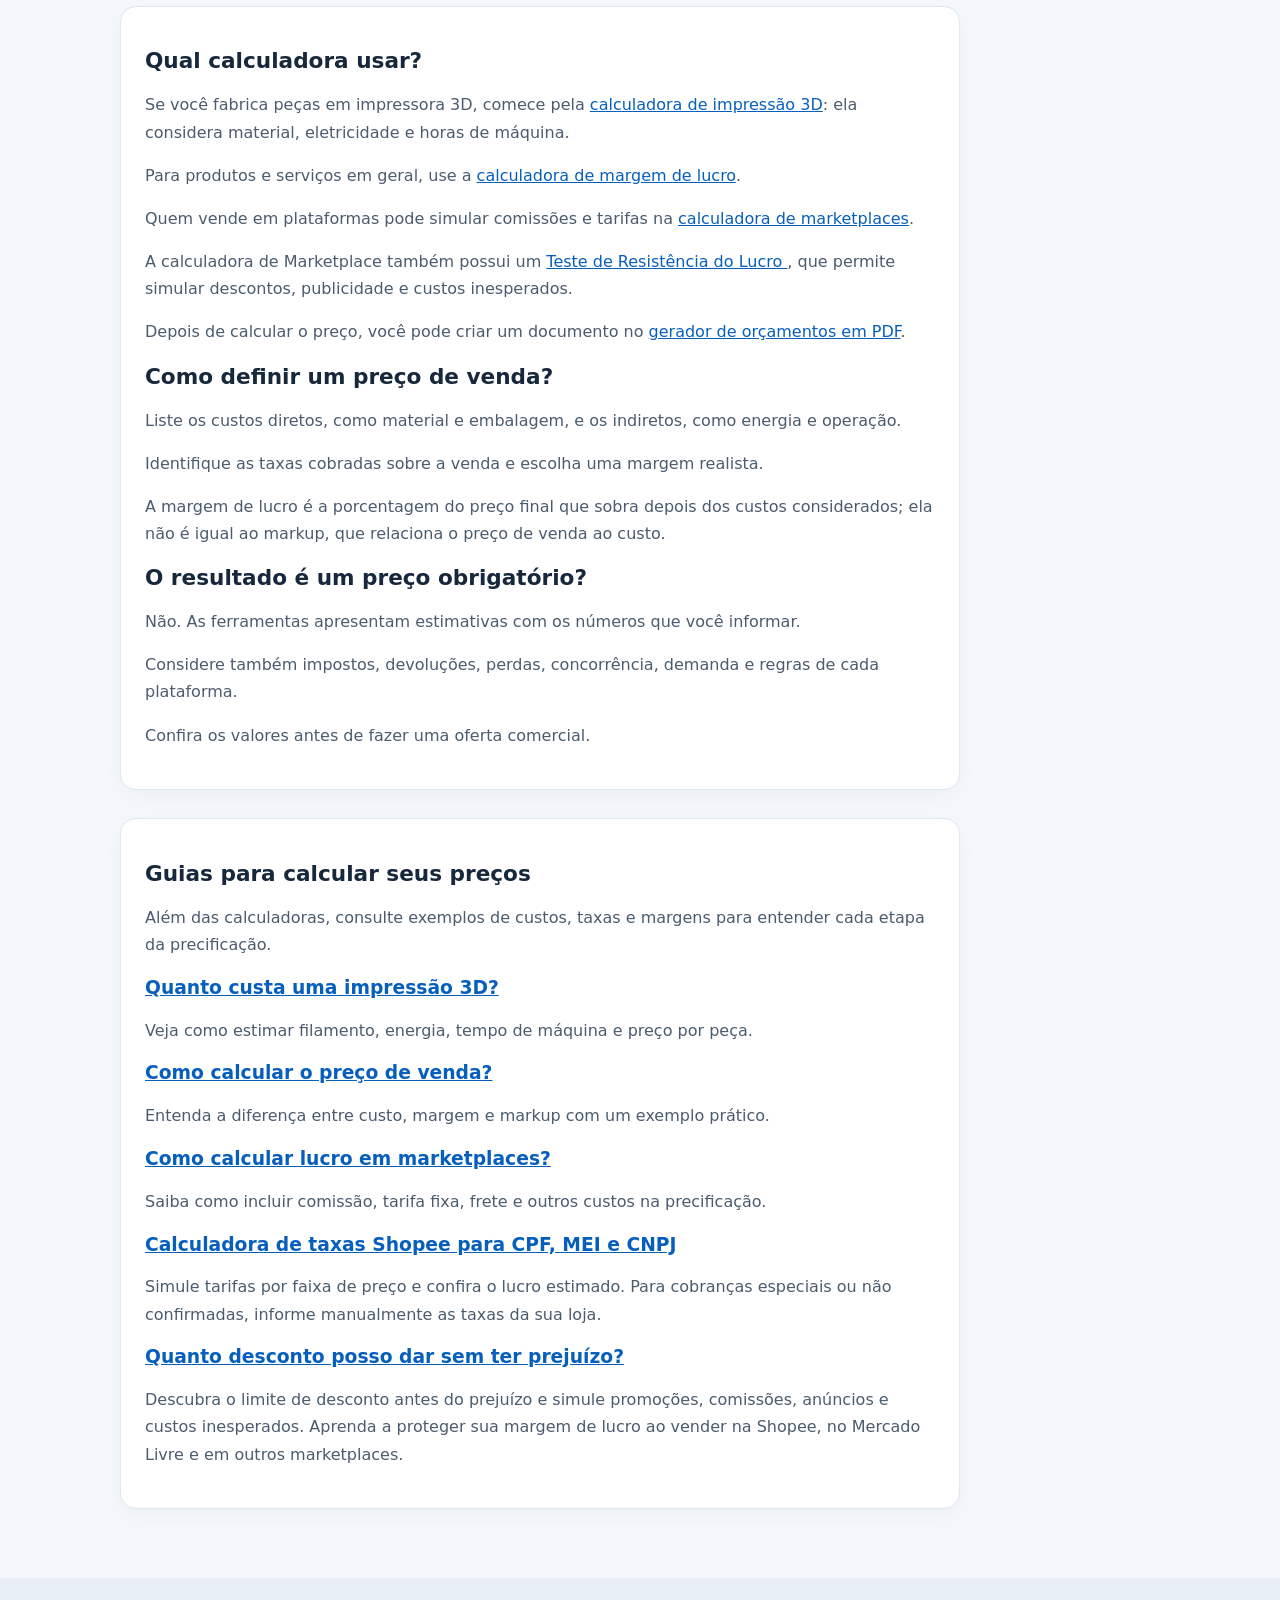
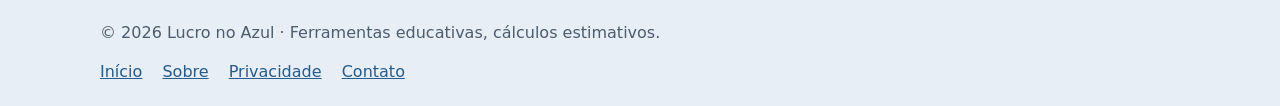
==== commit fb616bb5: "Melhorar conteúdo institucional, navegação e dados estruturados de SEO" ====
--- a/index.html
+++ b/index.html
@@ -231,6 +231,7 @@
       <a href="impressao-3d.html">Impressão 3D</a>
       <a href="margem-lucro.html">Margem</a>
       <a href="marketplace.html">Marketplace</a>
+      <a href="shopee-tarifas.html">Shopee</a>
       <a href="orcamento.html">Orçamentos</a>
     </div>
   </nav>
--- a/style.css
+++ b/style.css
@@ -1,4 +1,7 @@
 *{box-sizing:border-box}body{margin:0;font:16px system-ui,Segoe UI,sans-serif;background:#f4f7fb;color:#17283d}header{background:#10243a;color:white;padding:18px 22px}nav,main,.foot{max-width:1080px;margin:auto}nav{display:flex;justify-content:space-between;align-items:center;gap:18px;flex-wrap:wrap}nav a{color:white;text-decoration:none;margin-right:15px}nav .brand{font-weight:800;font-size:1.3rem}main{padding:34px 20px}h1{font-size:clamp(2rem,4vw,2.8rem);margin:5px 0 12px}h2{font-size:1.35rem}p{line-height:1.7;color:#4b5c6e}.lead{max-width:800px}.eyebrow{font-size:.8rem;color:#0964bc;font-weight:800;text-transform:uppercase;letter-spacing:.07em}.grid{display:grid;grid-template-columns:1.25fr .9fr;gap:20px;margin:25px 0}.cards{display:grid;grid-template-columns:repeat(2,1fr);gap:18px}.panel{background:white;border:1px solid #dfe7ef;border-radius:16px;padding:24px;box-shadow:0 7px 25px #10243a09}.panel a{color:#075fbd}.fields{display:grid;grid-template-columns:1fr 1fr;gap:15px}label{font-size:.88rem;font-weight:650;display:block}input,textarea{display:block;width:100%;padding:11px;border:1px solid #cbd6e3;border-radius:8px;margin-top:6px;font:inherit}textarea{min-height:80px}input:focus,textarea:focus{outline:2px solid #2478d6}.result{background:#10243a;color:white}.result p{color:#c8d8ea}.amount{font-size:2.5rem;font-weight:800;color:#78e1bf;margin:15px 0}.line{display:flex;justify-content:space-between;gap:15px;border-bottom:1px solid #ffffff2b;padding:11px 0}.line strong{text-align:right}.error{color:#ffb6a8;font-weight:700}.button{display:inline-block;border:0;background:#1469c5;color:white!important;border-radius:9px;padding:12px 18px;font:inherit;font-weight:700;cursor:pointer;text-decoration:none;margin-top:15px}.button:hover{background:#0d4e99}footer{background:#e8eef5;padding:25px 20px;margin-top:35px}footer a{margin-right:15px;color:#245a8c}.article{max-width:840px;margin-top:28px}.small{font-size:.85rem}.hide-print{}@media(max-width:760px){.grid,.cards{grid-template-columns:1fr}.fields{grid-template-columns:1fr}.panel{padding:18px}}@media print{header,footer,.hide-print,.button{display:none!important}body{background:white}.panel{box-shadow:none;border:0}main{padding:0}.grid{display:block}.result{color:black;background:white}.result p,.amount{color:black}.line{border-color:#aaa}input,textarea{border:0;border-bottom:1px solid #aaa}a{color:black}}
+
+@media screen{.grid>*{min-width:0}.result{overflow-wrap:anywhere}}
+@media screen and (max-width:375px){.amount{font-size:1.9rem}}
 
 .budget-paper{display:none}
 @page{size:A4;margin:13mm}
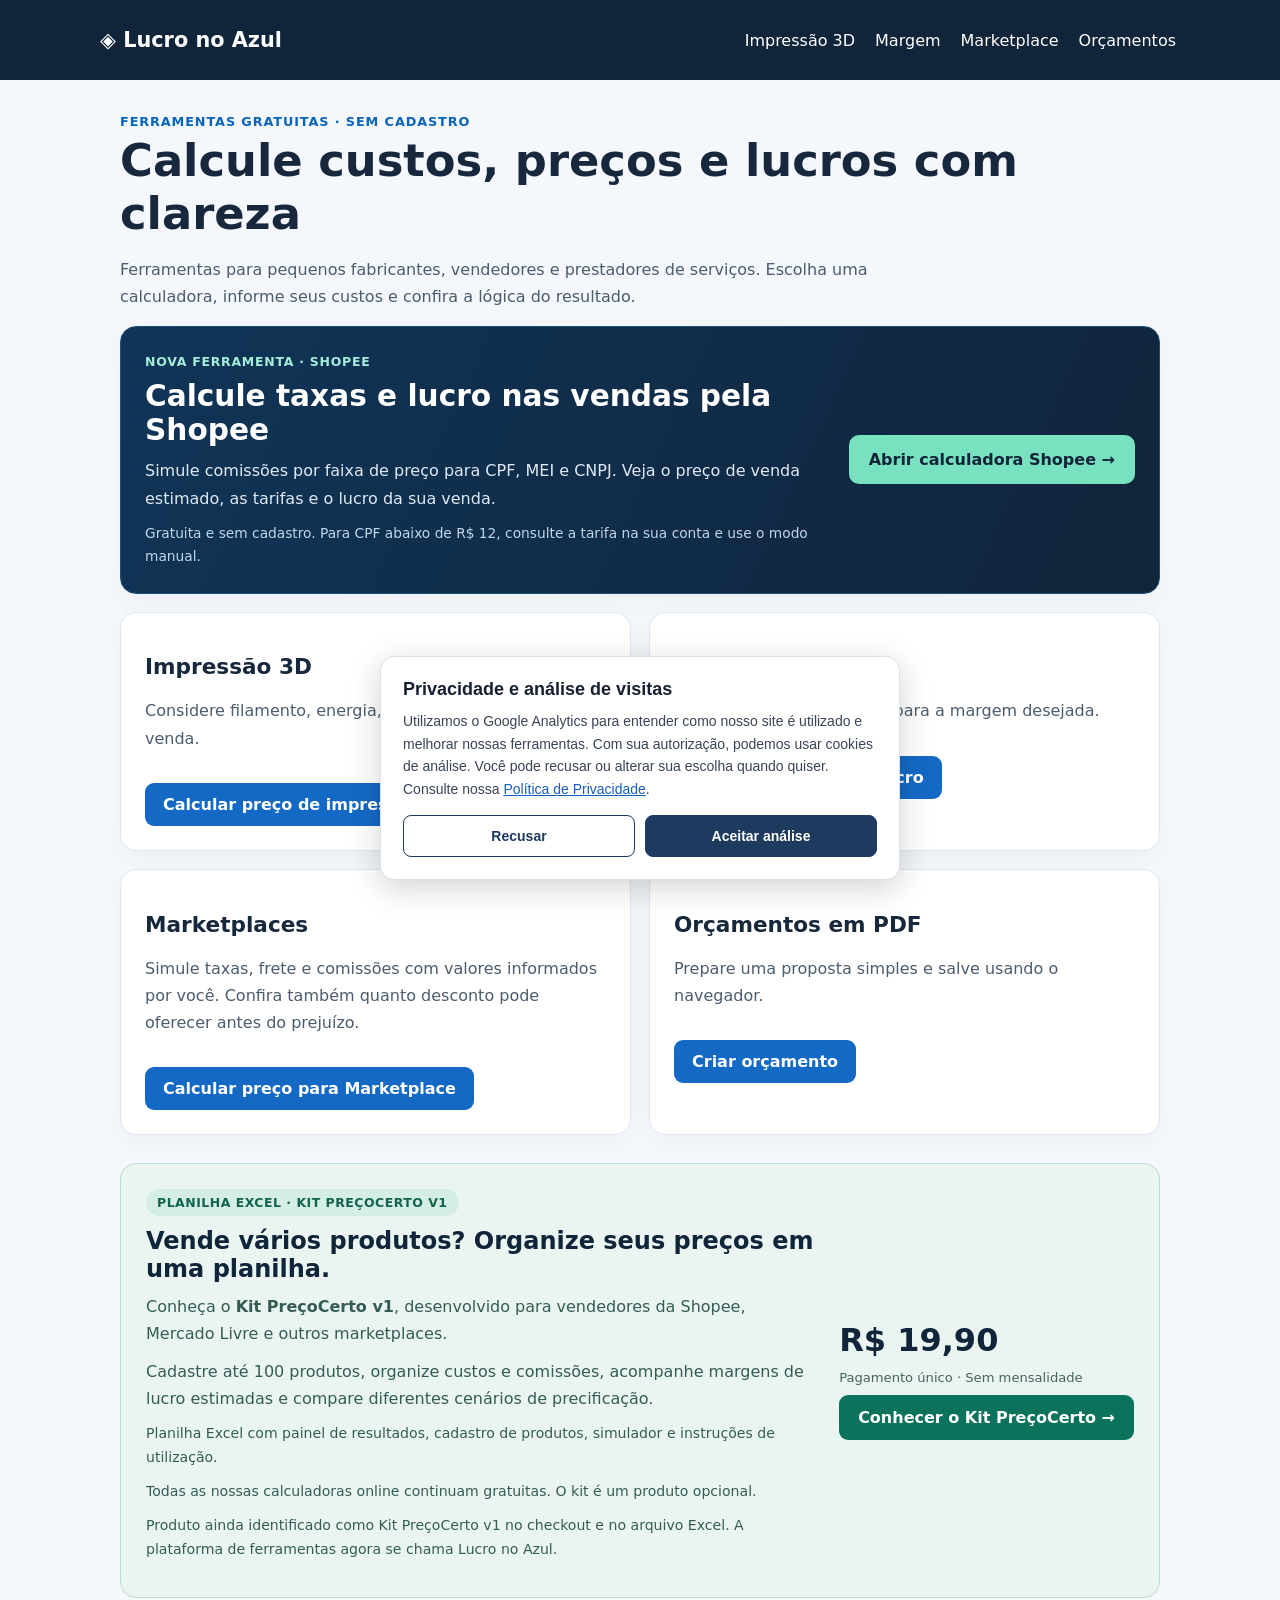
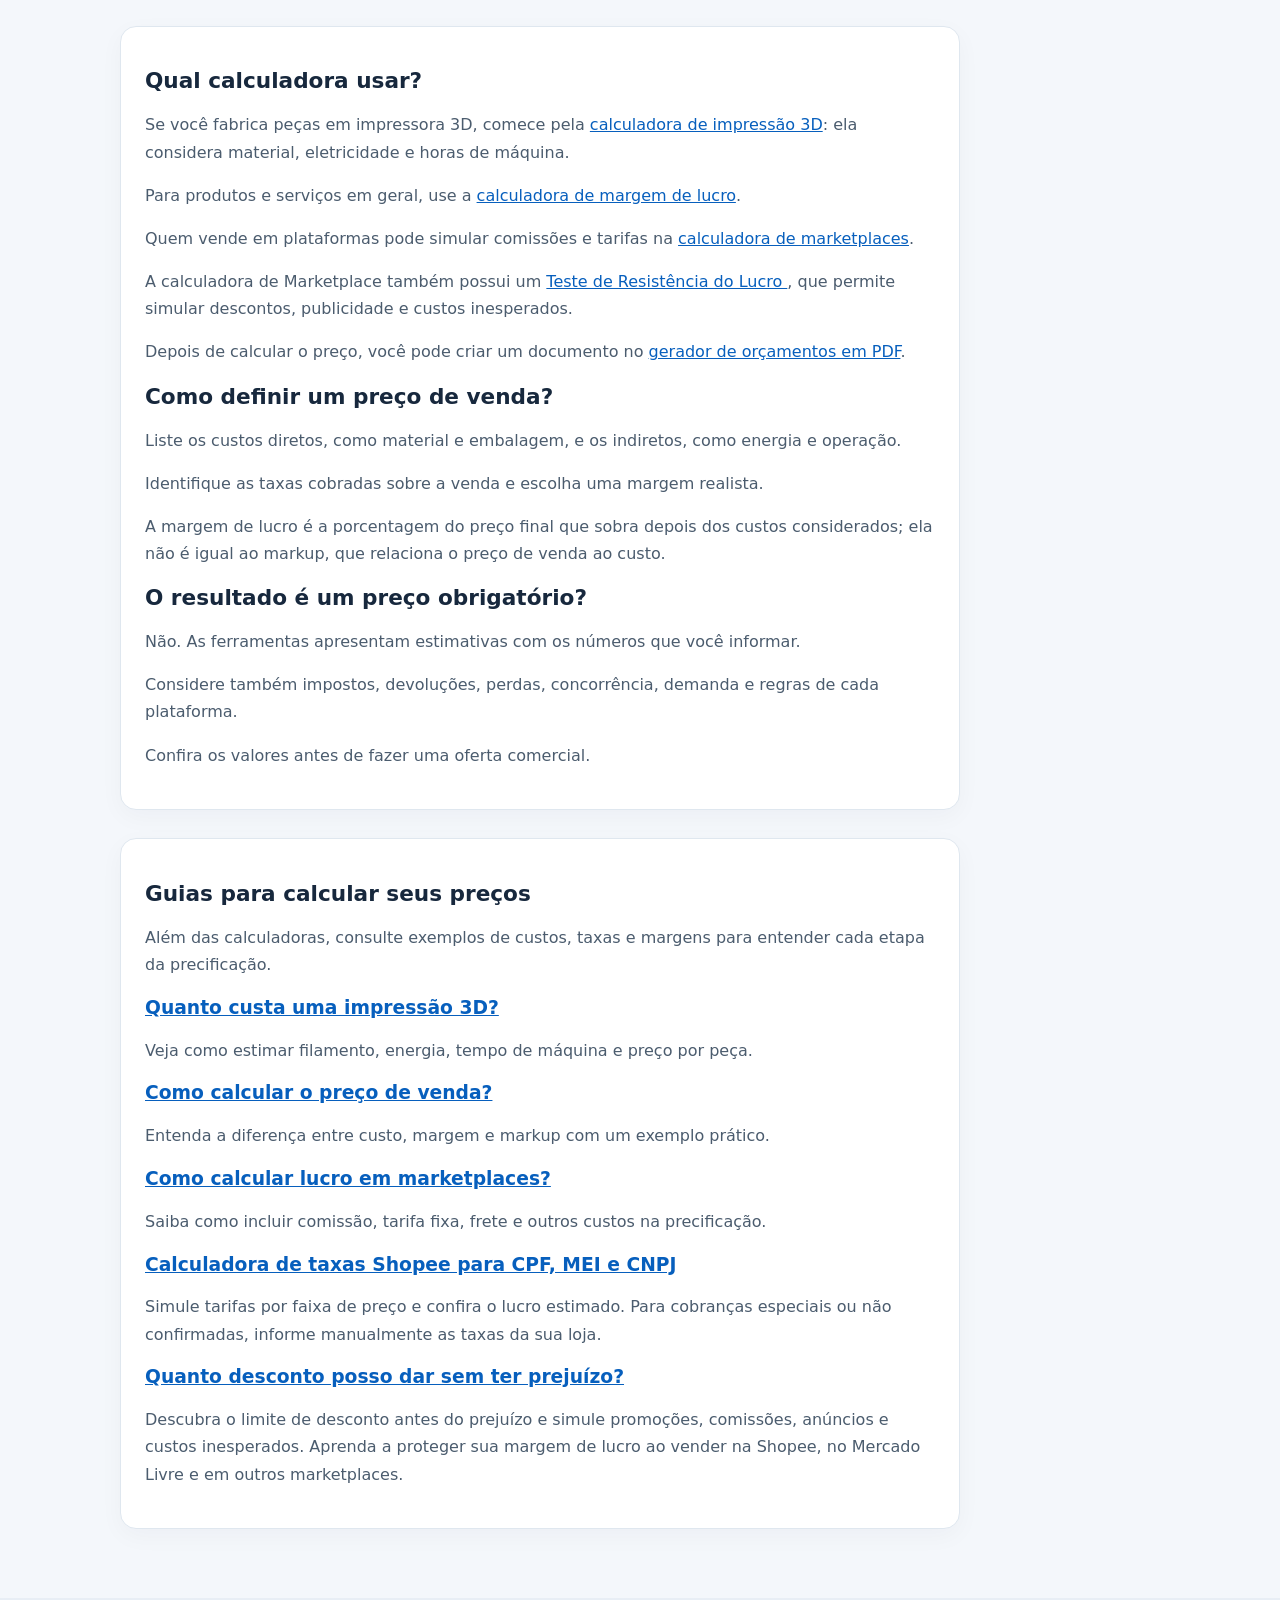
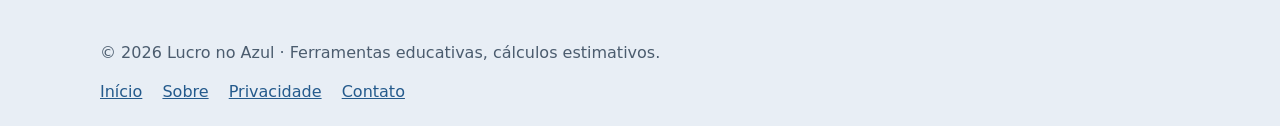
==== commit 07115601: "Corrigir contraste, áreas de toque e nomes dos links da página inicial" ====
--- a/index.html
+++ b/index.html
@@ -145,7 +145,7 @@
       margin-top: 10px;
     }
 
-    .home-shopee-action {
+    .home-shopee .home-shopee-action {
       display: inline-block;
       background: #78e1bf;
       border-radius: 10px;
@@ -157,12 +157,12 @@
       white-space: nowrap;
     }
 
-    .home-shopee-action:hover {
+    .home-shopee .home-shopee-action:hover {
       background: #a9f1da;
       color: #10243a;
     }
 
-    .home-shopee-action:focus-visible {
+    .home-shopee .home-shopee-action:focus-visible {
       outline: 3px solid #ffffff;
       outline-offset: 4px;
     }
@@ -231,7 +231,6 @@
       <a href="impressao-3d.html">Impressão 3D</a>
       <a href="margem-lucro.html">Margem</a>
       <a href="marketplace.html">Marketplace</a>
-      <a href="shopee-tarifas.html">Shopee</a>
       <a href="orcamento.html">Orçamentos</a>
     </div>
   </nav>
@@ -268,7 +267,7 @@
       </p>
 
       <a class="button" href="impressao-3d.html">
-        Abrir calculadora
+        Calcular preço de impressão 3D
       </a>
     </article>
 
@@ -280,7 +279,7 @@
       </p>
 
       <a class="button" href="margem-lucro.html">
-        Abrir calculadora
+        Calcular margem de lucro
       </a>
     </article>
 
@@ -293,7 +292,7 @@
       </p>
 
       <a class="button" href="marketplace.html">
-        Abrir calculadora
+        Calcular preço para Marketplace
       </a>
     </article>
 
--- a/style.css
+++ b/style.css
@@ -2,6 +2,13 @@
 
 @media screen{.grid>*{min-width:0}.result{overflow-wrap:anywhere}}
 @media screen and (max-width:375px){.amount{font-size:1.9rem}}
+
+@media screen{
+ header nav a{display:inline-flex;align-items:center;min-width:44px;min-height:44px}
+ header nav>div{display:flex;flex-wrap:wrap;align-items:center;gap:8px 12px;max-width:100%}
+ header nav>div a{margin-right:0;padding:8px 4px}
+ header nav a:focus-visible{outline:2px solid #78e1bf;outline-offset:3px}
+}
 
 .budget-paper{display:none}
 @page{size:A4;margin:13mm}
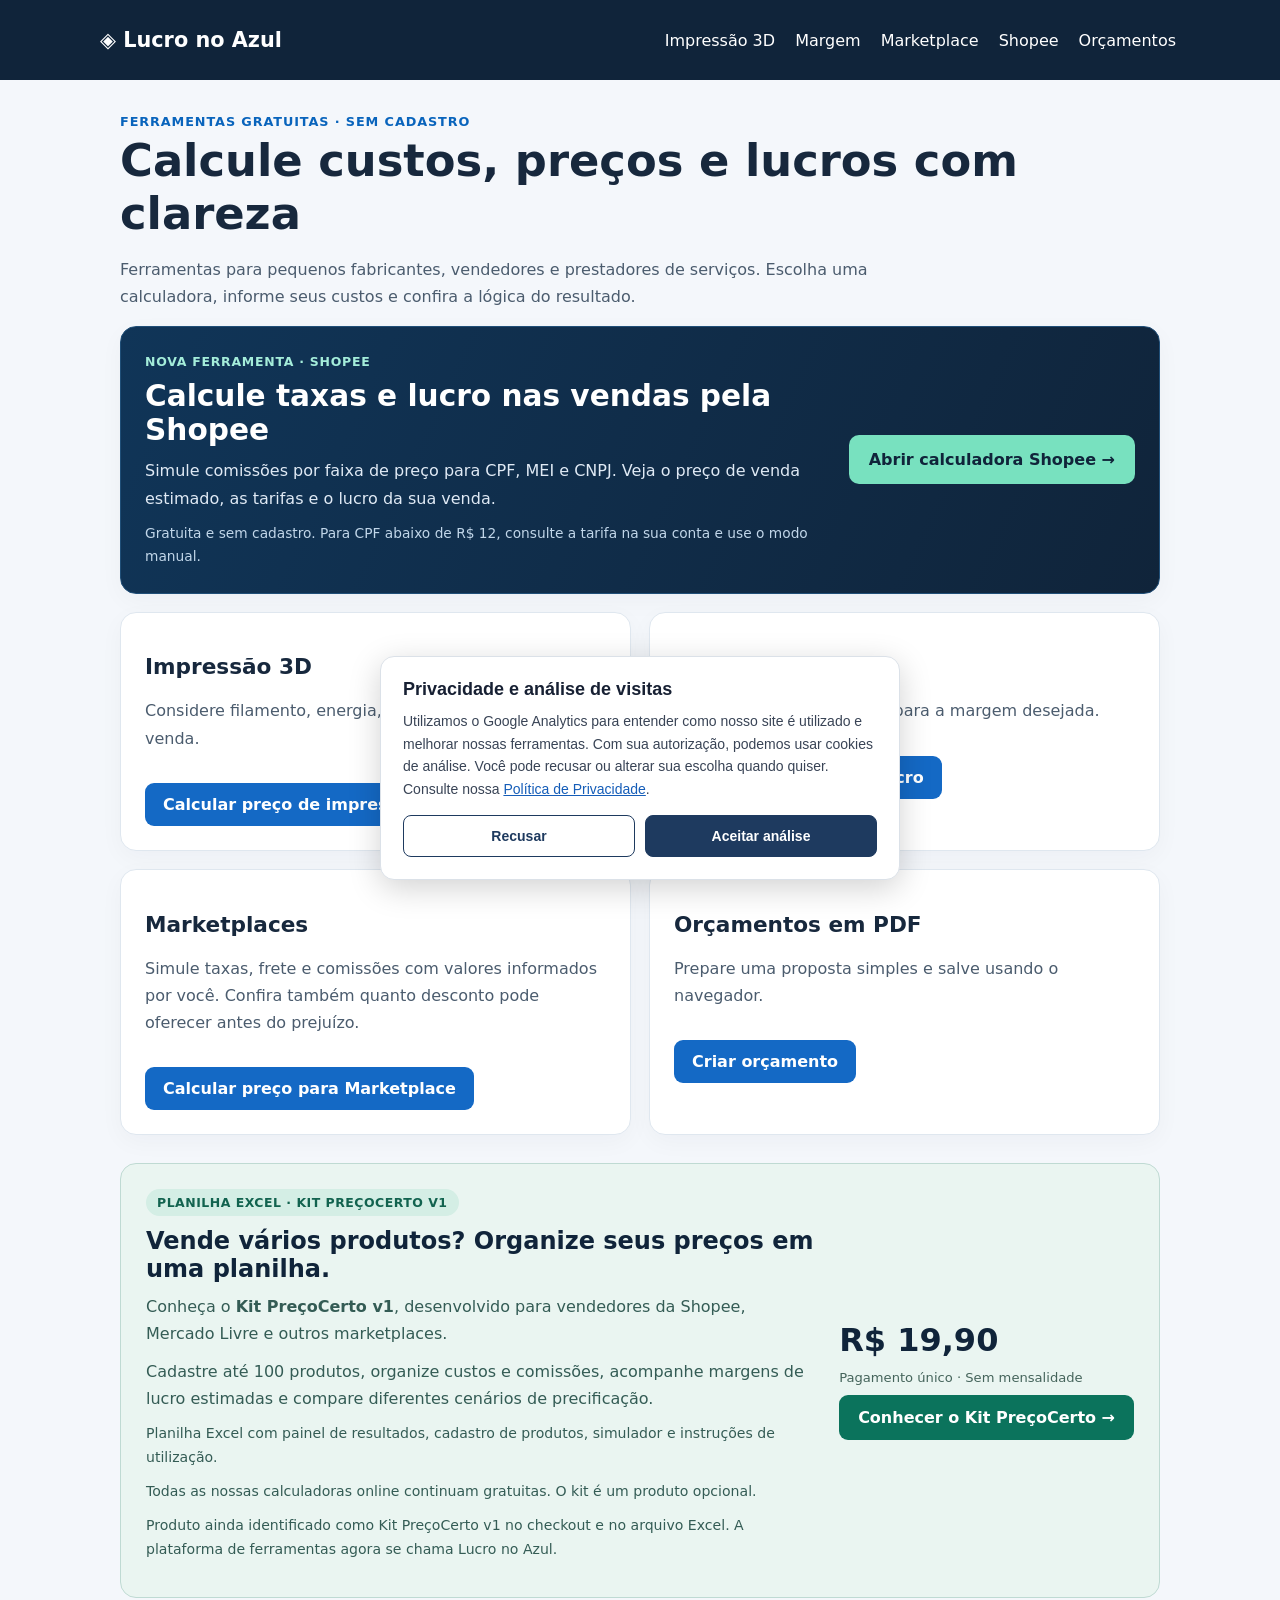
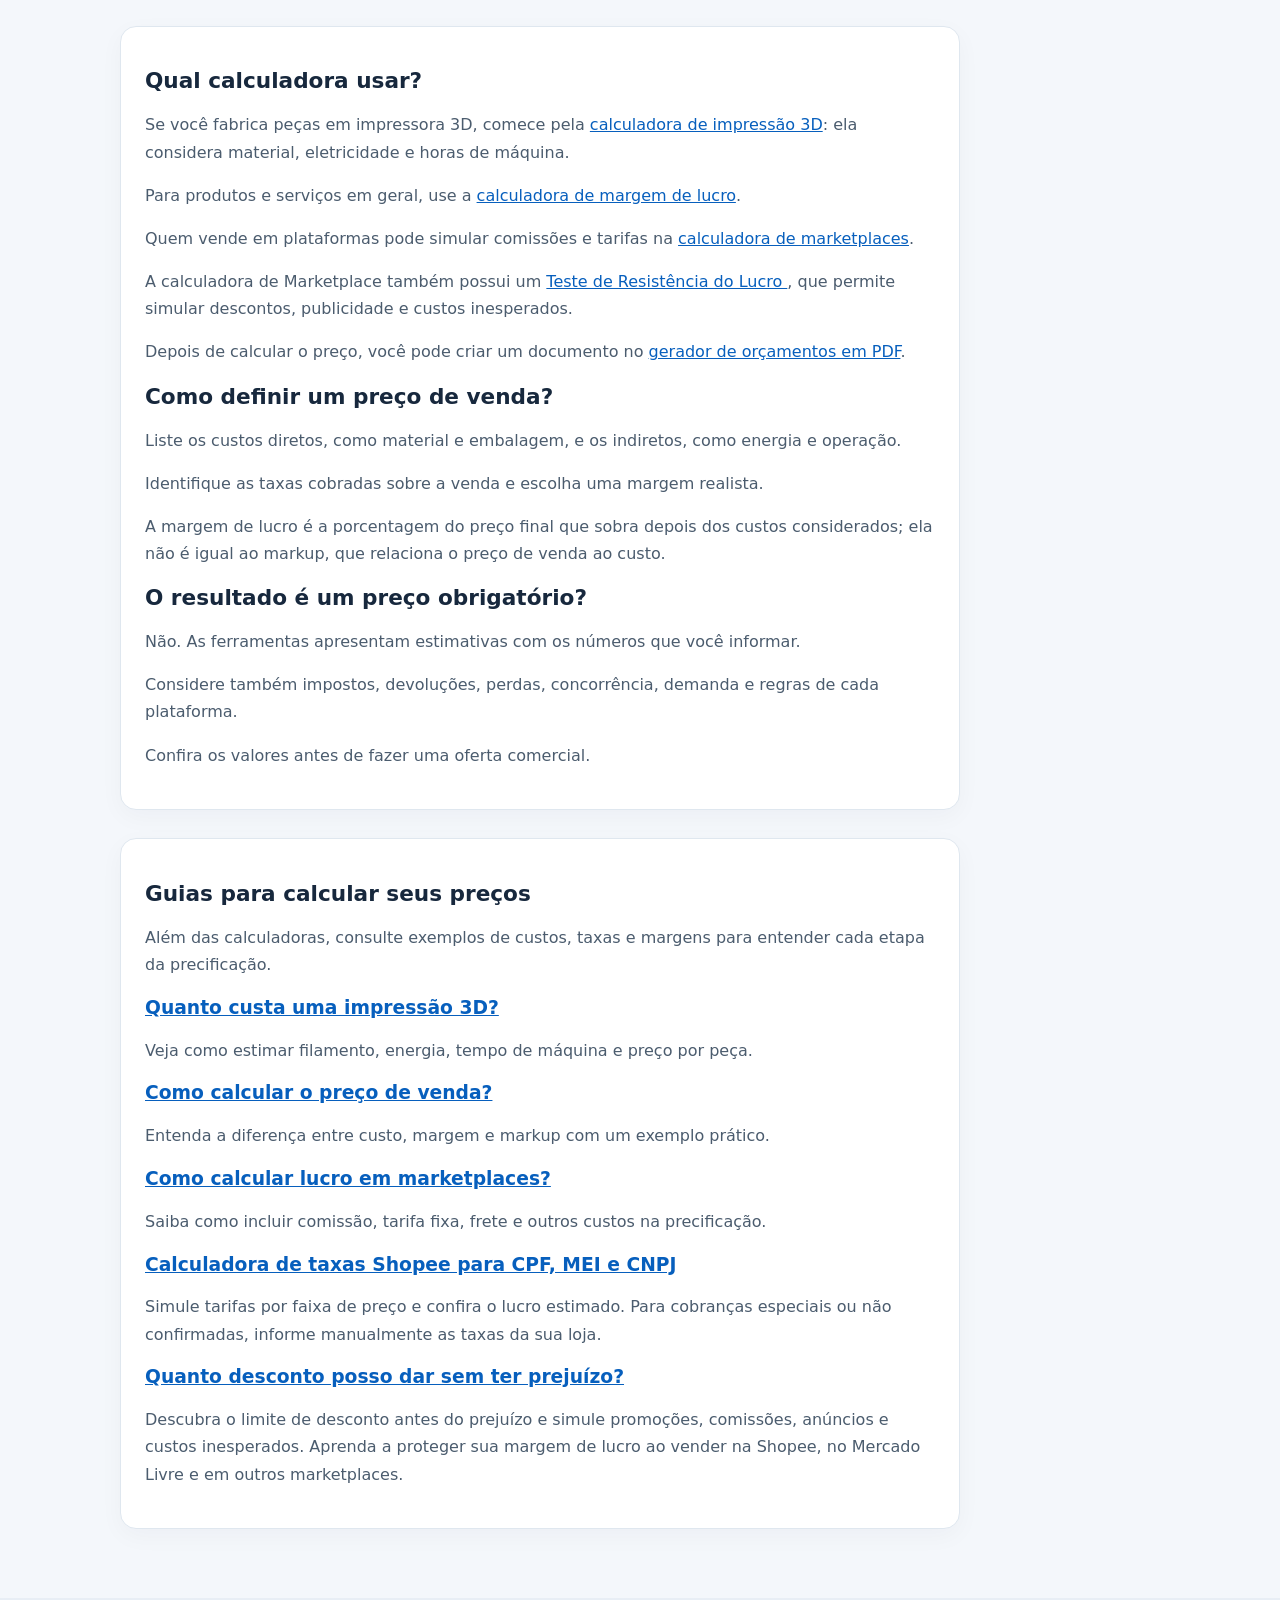
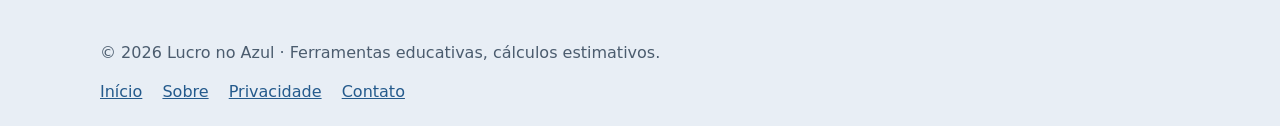
==== commit 903486bc: "Integrar acessibilidade à revisão de SEO Combinar conteúdo, navegação Shopee, correção de contraste," ====
--- a/index.html
+++ b/index.html
@@ -231,6 +231,7 @@
       <a href="impressao-3d.html">Impressão 3D</a>
       <a href="margem-lucro.html">Margem</a>
       <a href="marketplace.html">Marketplace</a>
+      <a href="shopee-tarifas.html">Shopee</a>
       <a href="orcamento.html">Orçamentos</a>
     </div>
   </nav>
